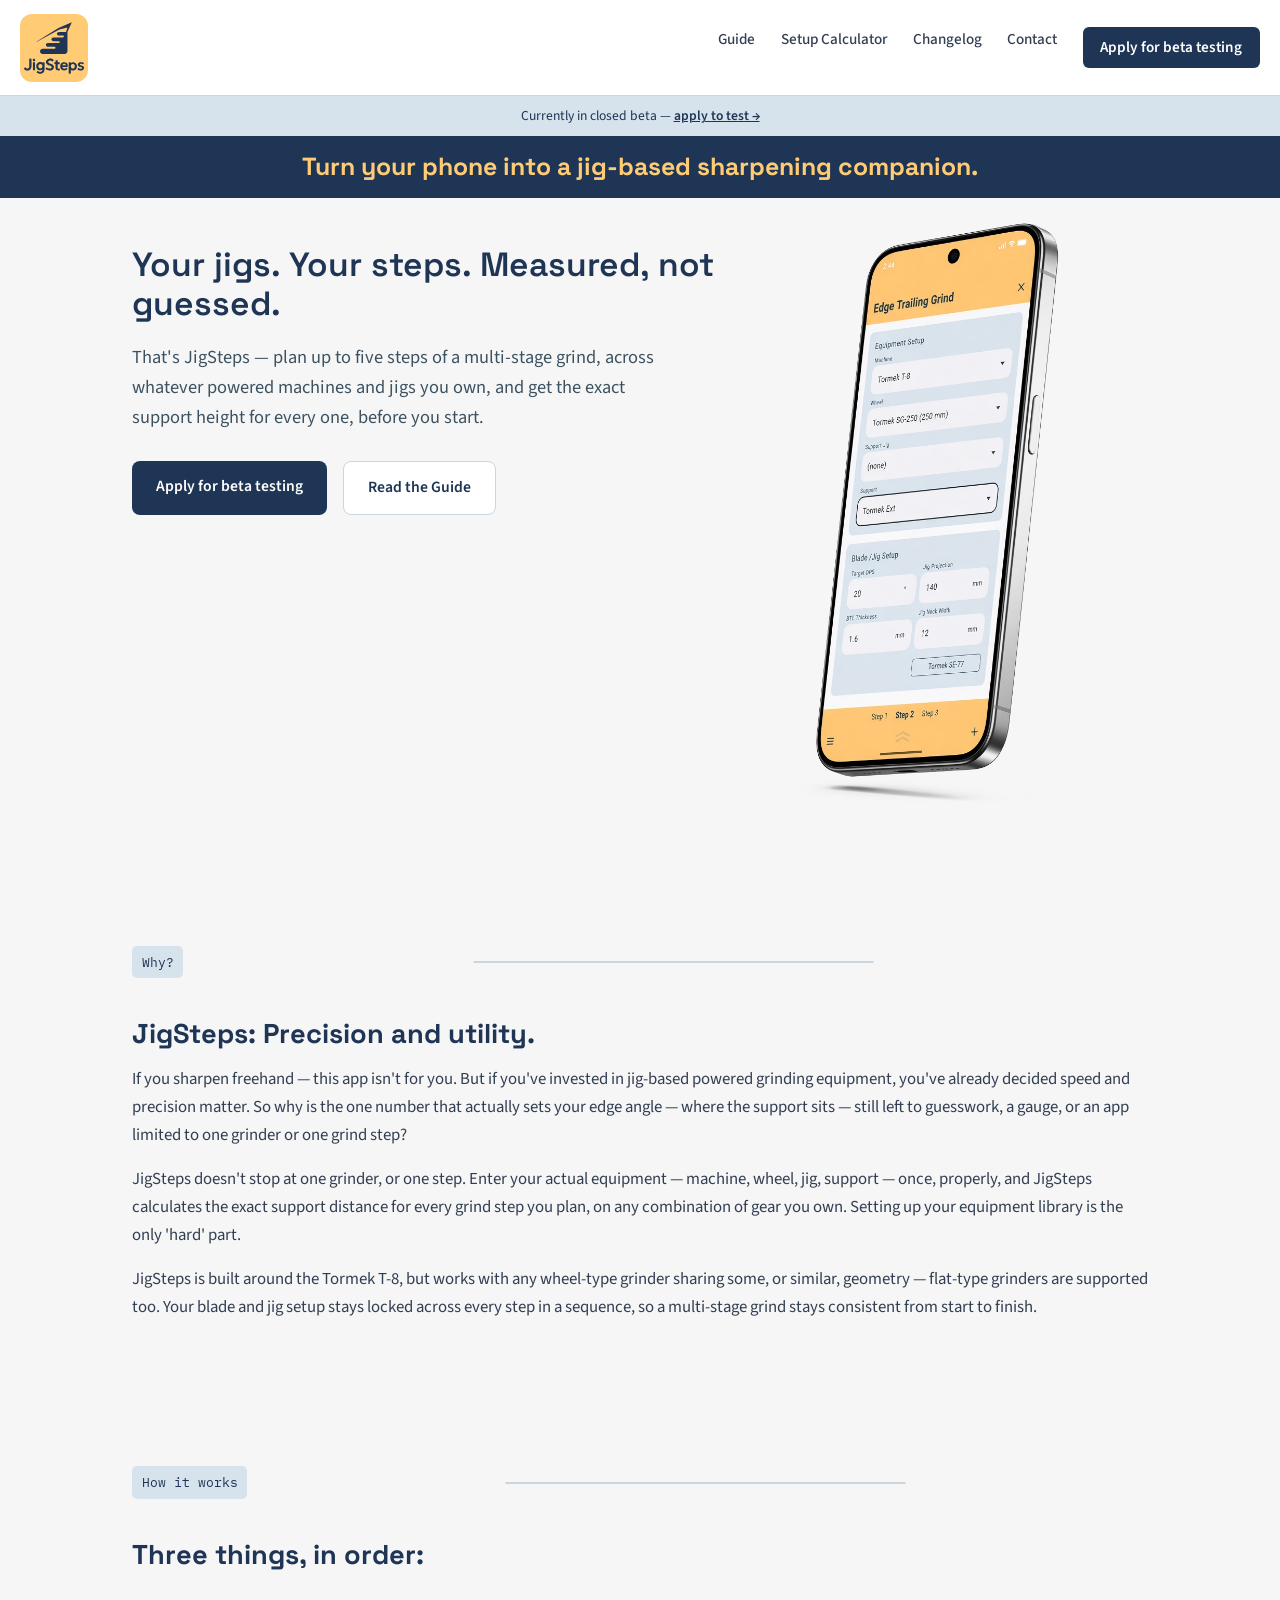
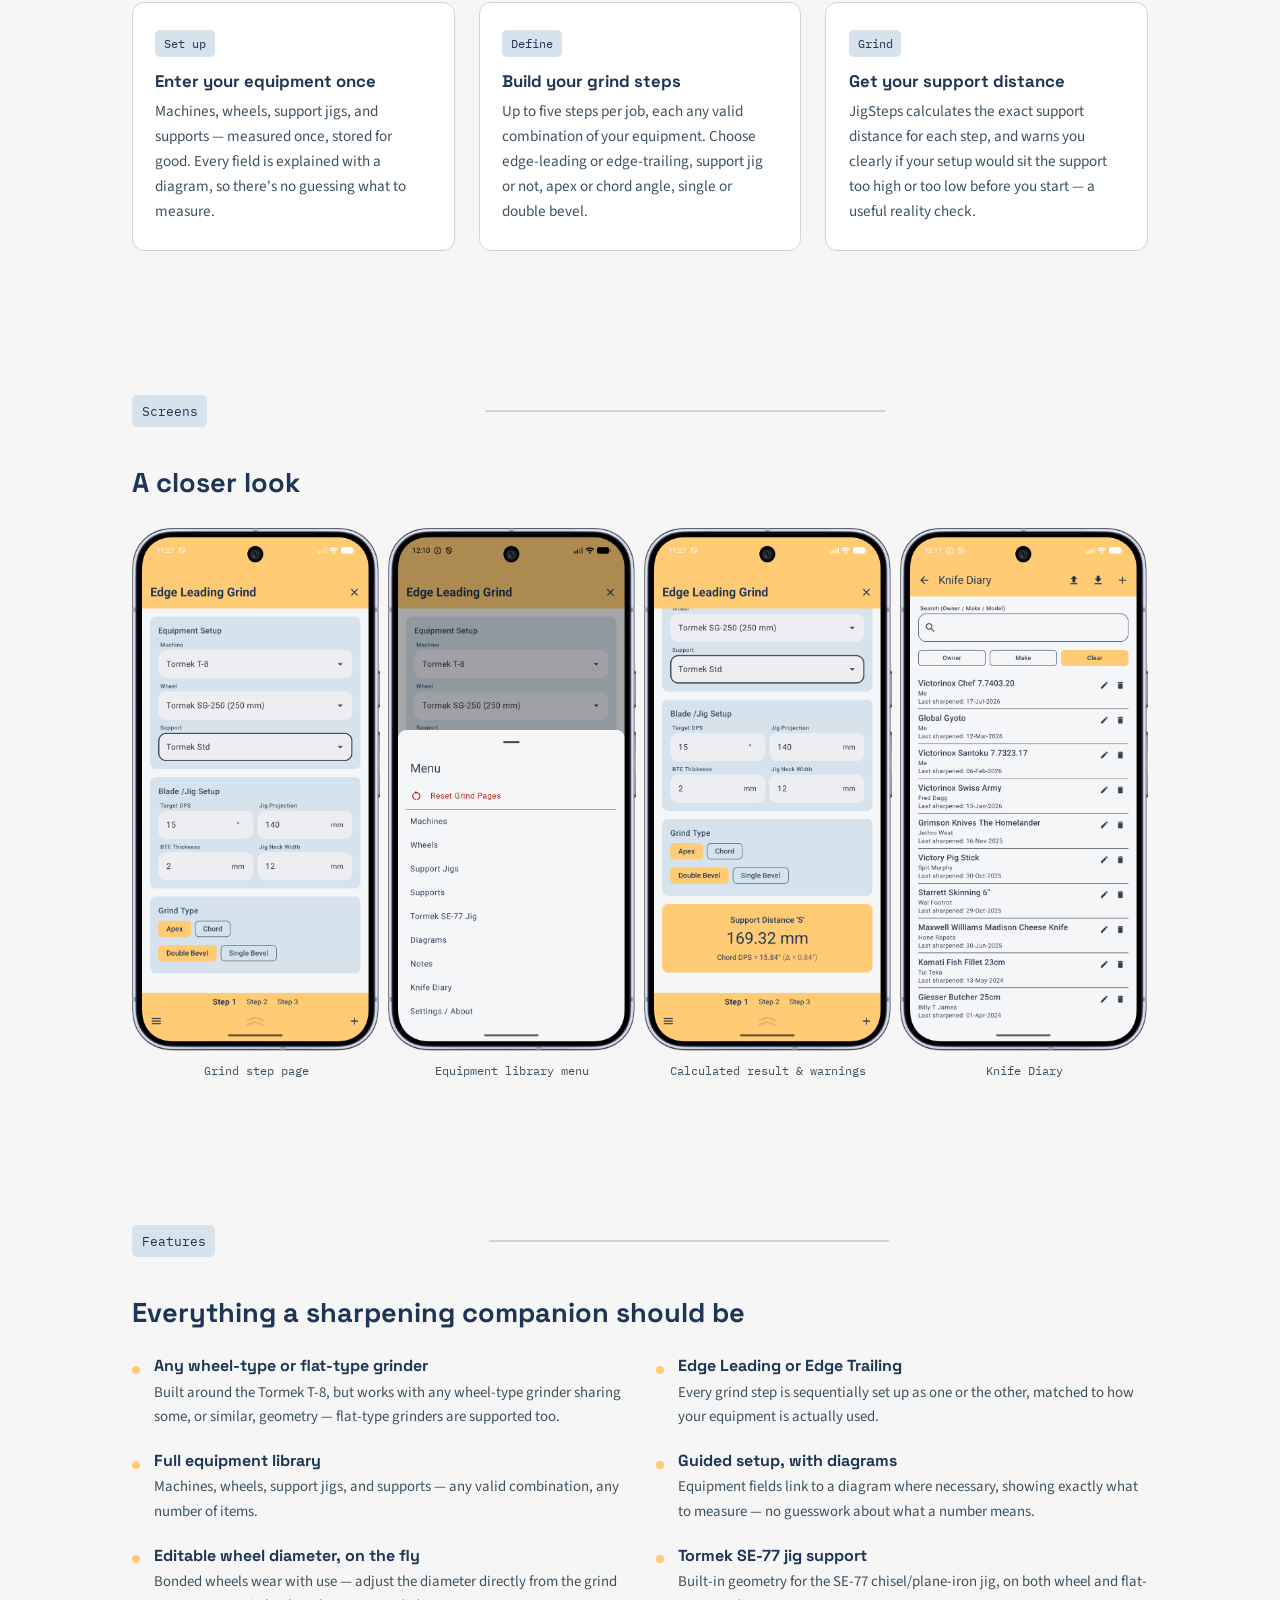
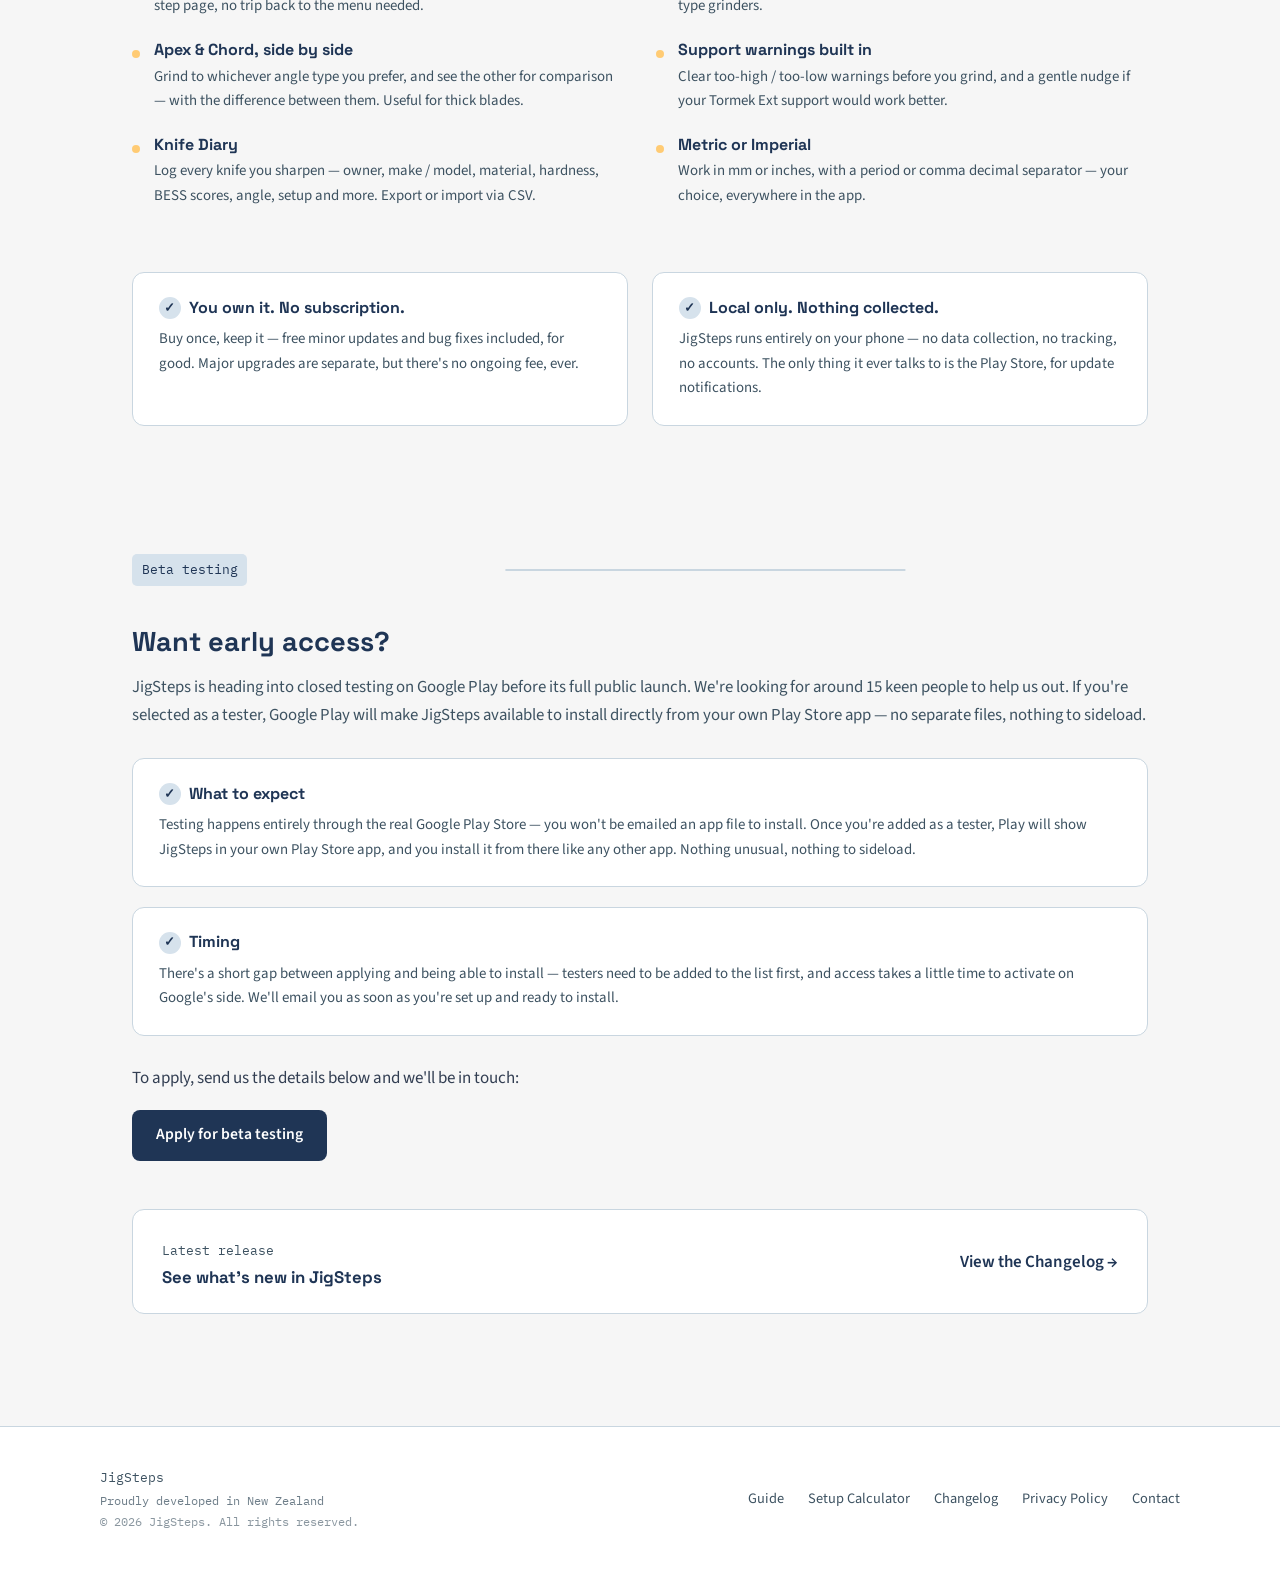
==== index.html @ 7de6809b "Online calculator page added" ====
<!DOCTYPE html>
<html lang="en">
<head>
<meta charset="UTF-8">
<meta name="viewport" content="width=device-width, initial-scale=1.0">
<title>JigSteps — Grinding support distances, sorted once</title>
<meta name="description" content="Calculate exact support distances for jig-based grinding — any wheel-type or flat-type grinder, up to five steps per job.">
<meta property="og:title" content="JigSteps — Grinding support distances, sorted once">
<meta property="og:description" content="Calculate exact support distances for jig-based grinding — any wheel-type or flat-type grinder, up to five steps per job.">
<meta property="og:image" content="https://jigsteps.app/assets/Logo_Final_Full.svg">
<meta property="og:url" content="https://jigsteps.app/index.html">
<meta property="og:type" content="website">
<link rel="preconnect" href="https://fonts.googleapis.com">
<link rel="preconnect" href="https://fonts.gstatic.com" crossorigin>
<link href="https://fonts.googleapis.com/css2?family=Space+Grotesk:wght@500;600;700&family=Source+Sans+3:wght@400;500;600&family=IBM+Plex+Mono:wght@500;600&display=swap" rel="stylesheet">
<style>

  /* ============ TOKENS (matches Guide page — locked) ============ */
  :root{
    --amber: #FFCB74;
    --navy: #1F3555;
    --paleblue: #D6E2EC;
    --bg: #F6F6F6;
    --ink: #323E52;
    --muted: #3D5261;
    --white: #FFFFFF;
    --line: #C9D6E0;

    --font-display: 'Space Grotesk', sans-serif;
    --font-body: 'Source Sans 3', sans-serif;
    --font-mono: 'IBM Plex Mono', monospace;

    --measure: 42rem;
    --topbar-h: 96px;
  }

  *{ box-sizing: border-box; }
  html{ scroll-behavior: smooth; }
  body{
    margin:0;
    background: var(--bg);
    color: var(--ink);
    font-family: var(--font-body);
    font-size: 17px;
    line-height: 1.65;
    min-height: 100vh;
    display: flex;
    flex-direction: column;
  }

  h1,h2,h3{ font-family: var(--font-display); color: var(--navy); line-height: 1.15; margin: 0; }
  a{ color: var(--navy); }
  img{ max-width:100%; display:block; }

  /* ============ TOP BAR — same shell as the Guide ============ */
  .topbar{
    position: sticky; top:0; z-index: 20;
    display:flex; align-items:center; gap:.75rem;
    background: var(--white);
    border-bottom: 1px solid var(--line);
    padding: .85rem 1.25rem;
  }
  .logo-mark{ width:68px; height:68px; border-radius:12px; flex: none; display:block; }
  .topbar nav{ margin-left:auto; display:flex; gap:1.6rem; }
  .topbar nav a{ text-decoration:none; color: var(--ink); font-size:.95rem; font-weight:500; }
  .topbar nav a:hover{ color: var(--navy); }
  .topbar nav a.cta{
    background: var(--navy); color: var(--white); padding:.5rem 1.1rem;
    border-radius: 6px; font-weight:600;
  }
  @media (max-width:700px){ .topbar nav a:not(.cta){ display:none; } }

  /* ============ BETA STRIP — present site-wide during closed testing ============ */
  .beta-strip{ background: var(--paleblue); color: var(--navy); text-align:center; font-size:.85rem; padding:.55rem 1rem; }
  .beta-strip a{ color: var(--navy); font-weight:600; }

  main{ max-width: 1080px; margin: 0 auto; padding: 0 2rem; flex: 1 0 auto; width: 100%; }

  /* ============ SIGNATURE DIVIDER — same arrow language as the Guide ============ */
  .part-break{ display:flex; align-items:center; gap:1rem; margin: 5rem 0 2.5rem; }
  .part-break .tag{
    font-family: var(--font-mono); font-size:.8rem; color: var(--navy);
    background: var(--paleblue); padding:.35rem .6rem; border-radius:5px;
    white-space:nowrap;
  }
  .part-break svg{ flex:1; height:14px; overflow:visible; }
  .part-break path{ stroke: var(--line); stroke-width:2; fill:none; }

  /* ============ HERO ============ */
  /* ============ TOP BANNER — full-bleed strip, two swappable variants ============ */
  /* Toggle by changing the <body> class between "banner-yellow" and "banner-navy" — that's the only edit needed to switch. */
  .top-banner{
    width: 100vw; position: relative; left: 50%; right: 50%;
    margin-left: -50vw; margin-right: -50vw;
    padding: 1rem 1rem;
    text-align: center;
  }
  .top-banner p{
    font-family: var(--font-display); font-weight: 700;
    font-size: clamp(1.05rem, 2.1vw, 1.55rem);
    line-height: 1.2; margin: 0 auto; max-width: 62rem;
    white-space: nowrap;
  }
  @media (max-width: 640px){
    .top-banner p{ white-space: normal; font-size: 1.05rem; }
  }
  body.banner-yellow .top-banner{ background: var(--amber); }
  body.banner-yellow .top-banner p{ color: var(--navy); }
  body.banner-navy .top-banner{ background: var(--navy); }
  body.banner-navy .top-banner p{ color: var(--amber); }

  .hero{
    display:grid; grid-template-columns: 1.3fr .7fr; gap: 3rem;
    align-items:start; padding: 3rem 0 3rem;
  }
  .hero h1{ font-size: 2.1rem; font-weight:600; color: var(--navy); margin-bottom: .8rem; }
  .hero .lede{ font-size:1.15rem; color: var(--muted); margin-bottom: 1.8rem; max-width: 34rem; }
  .hero .ctas{ display:flex; gap: 1rem; flex-wrap:wrap; }
  .btn{
    display:inline-block; font-family: var(--font-body); font-weight:600;
    padding: .8rem 1.5rem; border-radius: 8px; text-decoration:none; font-size:.98rem;
  }
  .btn-primary{ background: var(--navy); color: var(--white); }
  .btn-secondary{ background: var(--white); color: var(--navy); border: 1px solid var(--line); }
  @media (max-width: 800px){ .hero{ grid-template-columns: 1fr; padding-top: 2rem; } }

  /* ============ PLACEHOLDER BLOCKS — real exports drop straight in ============ */
  .placeholder{
    border: 1.5px dashed #B7C3CE;
    background: #ECEFF2;
    border-radius: 10px;
    padding: 2.2rem 1.5rem;
    text-align:center;
    color: var(--muted);
    font-size:.92rem;
  }
  .placeholder .ph-label{
    font-family: var(--font-mono); font-size:.72rem; letter-spacing:.04em;
    text-transform:uppercase; color:#8A97A3; display:block; margin-bottom:.5rem;
  }
  .hero .placeholder{ aspect-ratio: 4/5; display:flex; flex-direction:column; justify-content:center; }
  .hero-shot{
    width:100%; aspect-ratio: 652/1255; object-fit: contain;
    /* Position + trailing-space controls — tune these three, nothing else.
       x: negative = left, positive = right.
       y: negative = up, positive = down.
       bottom-pull: negative reclaims the empty space left behind when y moves the image up
       (transform shifts the image visually but doesn't shrink its reserved layout space —
       bottom-pull compensates by pulling the row's bottom edge up to close that gap).
       Start bottom-pull at roughly the same magnitude as y and adjust from there. */
    --hero-shot-x: -48px;
    --hero-shot-y: -72px;
    --hero-shot-bottom-pull: -96px;
    transform: translate(var(--hero-shot-x), var(--hero-shot-y));
    margin-bottom: var(--hero-shot-bottom-pull);
  }
  .gallery .placeholder{ aspect-ratio: 9/16; display:flex; flex-direction:column; justify-content:center; }
  .gallery-shot{ width:100%; aspect-ratio: 1472/3111; object-fit: contain; border-radius: 10px; background: var(--bg); }

  /* ============ WHY THIS EXISTS ============ */
  .why{ padding: 1rem 0 2rem; }
  .why h2{ font-size:1.7rem; margin-bottom: 1rem; }
  .why p{ color: var(--ink); font-size:1.05rem; }

  /* ============ HOW IT WORKS ============ */
  .how{ padding: 1rem 0 3rem; }
  .how h2{ font-size:1.7rem; margin-bottom: 2rem; }
  .beats{ display:grid; grid-template-columns: repeat(3, 1fr); gap: 1.5rem; }
  .beat{
    background: var(--white); border: 1px solid var(--line); border-radius: 12px;
    padding: 1.6rem 1.4rem;
  }
  .beat .beat-tag{
    font-family: var(--font-mono); font-size:.75rem; color: var(--navy);
    background: var(--paleblue); display:inline-block; padding:.25rem .55rem;
    border-radius: 5px; margin-bottom: .9rem;
  }
  .beat h3{ font-size: 1.05rem; margin-bottom: .5rem; }
  .beat p{ margin:0; color: var(--muted); font-size:.95rem; }
  @media (max-width: 800px){ .beats{ grid-template-columns: 1fr; } }

  /* ============ GALLERY ============ */
  .gallery{ padding: 1rem 0 3rem; }
  .gallery h2{ font-size:1.7rem; margin-bottom: 1.8rem; }
  .gallery-row{
    display:grid; grid-template-columns: repeat(4, 1fr); gap: .5rem;
  }
  .gallery-row figure{ margin: 0; }
  .gallery-row figcaption{
    font-family: var(--font-mono); font-size:.75rem; color: var(--muted);
    margin-top: .6rem; text-align:center;
  }
  @media (max-width: 800px){ .gallery-row{ grid-template-columns: repeat(2, 1fr); gap: .8rem; } }

  /* ============ FEATURE LIST ============ */
  .features{ padding: 1rem 0 3rem; }
  .features h2{ font-size:1.7rem; margin-bottom: 1.8rem; }
  .feature-grid{ display:grid; grid-template-columns: repeat(2, 1fr); gap: 1.4rem 2rem; }
  .feature{ display:flex; gap: .9rem; }
  .feature .dot{
    flex:none; width: 8px; height: 8px; border-radius: 50%;
    background: var(--amber); margin-top: .55rem;
  }
  .feature h3{ font-size: 1rem; margin-bottom: .3rem; }
  .feature p{ margin:0; color: var(--muted); font-size: .93rem; }
  @media (max-width: 700px){ .feature-grid{ grid-template-columns: 1fr; } }

  /* ============ BETA APPLICATION ============ */
  .beta-apply{ padding: 1rem 0 2rem; }
  .beta-apply h2{ font-size:1.7rem; margin-bottom: 1rem; }
  .beta-apply .lede{ font-size:1.05rem; color: var(--muted); margin-bottom: 1.8rem; }

  /* ============ OWNERSHIP & PRIVACY STRIP ============ */
  .assurance{ padding: 1rem 0 2rem; }
  .assurance-grid{
    display:grid; grid-template-columns: 1fr 1fr; gap: 1.5rem;
  }
  .assurance-item{
    background: var(--white); border: 1px solid var(--line); border-radius: 12px;
    padding: 1.5rem 1.6rem;
  }
  .assurance-item h3{
    font-size: 1rem; margin-bottom: .5rem;
    display:flex; align-items:center; gap: .55rem;
  }
  .assurance-item .icon{
    flex:none; width: 22px; height: 22px; border-radius: 50%;
    background: var(--paleblue); display:flex; align-items:center; justify-content:center;
    font-size: .8rem; color: var(--navy);
  }
  .assurance-item p{ margin:0; color: var(--muted); font-size: .93rem; }
  @media (max-width: 700px){ .assurance-grid{ grid-template-columns: 1fr; } }

  /* ============ CHANGELOG TEASER ============ */
  .changelog-teaser{
    background: var(--white); border: 1px solid var(--line); border-radius: 12px;
    padding: 1.6rem 1.8rem; margin: 1rem 0 5rem;
    display:flex; align-items:center; justify-content:space-between; gap: 1.5rem; flex-wrap:wrap;
  }
  .changelog-teaser .version{ font-family: var(--font-mono); font-size:.8rem; color: var(--muted); }
  .changelog-teaser h3{ font-size: 1.05rem; margin: .3rem 0 0; }
  .changelog-teaser a{ font-weight:600; text-decoration:none; white-space:nowrap; }

  /* ============ FOOTER ============ */
  footer{
    border-top: 1px solid var(--line); background: var(--white);
    padding: 2.5rem 2rem; margin-top: 2rem;
  }
  .footer-inner{
    max-width: 1080px; margin: 0 auto; display:flex; justify-content:space-between;
    align-items:center; flex-wrap:wrap; gap: 1rem;
  }
  .footer-links{ display:flex; gap: 1.5rem; }
  .footer-links a{ text-decoration:none; color: var(--muted); font-size:.9rem; }
  .footer-links a:hover{ color: var(--navy); }
  .footer-brand{ font-family: var(--font-mono); font-size:.8rem; color: var(--muted); }
  .footer-tagline{ font-family: var(--font-mono); font-size:.72rem; color: var(--muted); opacity:.75; margin-top:.15rem; }
  .footer-copyright{ font-family: var(--font-mono); font-size:.72rem; color: var(--muted); opacity:.6; margin-top:.15rem; }

  /* ============ DEV NOTE — visible prompt for you, delete before ship ============ */
  .devnote{
    border-left: 3px solid var(--amber);
    background: #FFF8EC;
    padding: .9rem 1.1rem;
    border-radius: 0 8px 0;
    font-size: .88rem;
    margin: 1.2rem 0;
  }
  .devnote .fix{ font-family: var(--font-mono); font-size:.75rem; color:#8A6B1F; text-transform:uppercase; letter-spacing:.04em; display:block; margin-bottom:.35rem; }

</style>
</head>
<body class="banner-navy">
<!-- Change "banner-yellow" to "banner-navy" above to flip the top banner's colors -->

<div class="topbar">
  <a href="index.html" style="display:flex; align-items:center; text-decoration:none;">
    <img class="logo-mark" src="assets/Logo_Final_Full.svg" alt="JigSteps logo">
  </a>
  <nav>
    <a href="guide.html">Guide</a>
    <a href="calculator_T8_setup.html">Setup Calculator</a>
    <a href="changelog.html">Changelog</a>
    <a href="contact.html">Contact</a>
    <a href="index.html#beta-apply" class="cta">Apply for beta testing</a>
  </nav>
</div>
<div class="beta-strip">Currently in closed beta — <a href="index.html#beta-apply">apply to test →</a></div>

<main>

  <!-- ============ TOP BANNER ============ -->
  <div class="top-banner"><p>Turn your phone into a jig-based sharpening companion.</p></div>

  <!-- ============ HERO ============ -->
  <section class="hero">
    <div>
      <h1>Your jigs. Your steps. Measured, not guessed.</h1>
      <p class="lede">That's JigSteps — plan up to five steps of a multi-stage grind, across whatever powered machines and jigs you own, and get the exact support height for every one, before you start.</p>
      <div class="ctas">
        <a href="#beta-apply" class="btn btn-primary">Apply for beta testing</a>
        <a href="guide.html" class="btn btn-secondary">Read the Guide</a>
      </div>
    </div>
    <img class="hero-shot" src="assets/Home_Hero.png" alt="JigSteps main grind step page, shown on a phone">
  </section>

  <!-- ============ WHY THIS EXISTS ============ -->
  <section class="why">
    <div class="part-break"><span class="tag">Why?</span><svg viewBox="0 0 400 14"><path d="M0,7 H400"/></svg></div>
    <h2>JigSteps: Precision and utility.</h2>
    <p>If you sharpen freehand — this app isn't for you. But if you've invested in jig-based powered grinding equipment, you've already decided speed and precision matter. So why is the one number that actually sets your edge angle — where the support sits — still left to guesswork, a gauge, or an app limited to one grinder or one grind step?</p>
    <p>JigSteps doesn't stop at one grinder, or one step. Enter your actual equipment — machine, wheel, jig, support — once, properly, and JigSteps calculates the exact support distance for every grind step you plan, on any combination of gear you own. Setting up your equipment library is the only 'hard' part.</p>
    <p>JigSteps is built around the Tormek T-8, but works with any wheel-type grinder sharing some, or similar, geometry — flat-type grinders are supported too. Your blade and jig setup stays locked across every step in a sequence, so a multi-stage grind stays consistent from start to finish.</p>
  </section>

  <!-- ============ HOW IT WORKS ============ -->
  <section class="how">
    <div class="part-break"><span class="tag">How it works</span><svg viewBox="0 0 400 14"><path d="M0,7 H400"/></svg></div>
    <h2>Three things, in order:</h2>
    <div class="beats">
      <div class="beat">
        <span class="beat-tag">Set up</span>
        <h3>Enter your equipment once</h3>
        <p>Machines, wheels, support jigs, and supports — measured once, stored for good. Every field is explained with a diagram, so there's no guessing what to measure.</p>
      </div>
      <div class="beat">
        <span class="beat-tag">Define</span>
        <h3>Build your grind steps</h3>
        <p>Up to five steps per job, each any valid combination of your equipment. Choose edge-leading or edge-trailing, support jig or not, apex or chord angle, single or double bevel.</p>
      </div>
      <div class="beat">
        <span class="beat-tag">Grind</span>
        <h3>Get your support distance</h3>
        <p>JigSteps calculates the exact support distance for each step, and warns you clearly if your setup would sit the support too high or too low before you start — a useful reality check.</p>
      </div>
    </div>
  </section>

  <!-- ============ GALLERY ============ -->
  <section class="gallery">
    <div class="part-break"><span class="tag">Screens</span><svg viewBox="0 0 400 14"><path d="M0,7 H400"/></svg></div>
    <h2>A closer look</h2>
    <div class="gallery-row">
      <figure>
        <img class="gallery-shot" src="assets/Home_Screen_GrindStep.svg" alt="Grind step page">
        <figcaption>Grind step page</figcaption>
      </figure>
      <figure>
        <img class="gallery-shot" src="assets/Home_Screen_Menu.svg" alt="Equipment library menu">
        <figcaption>Equipment library menu</figcaption>
      </figure>
      <figure>
        <img class="gallery-shot" src="assets/Home_Screen_Result.svg" alt="Calculated result and warnings">
        <figcaption>Calculated result &amp; warnings</figcaption>
      </figure>
      <figure>
        <img class="gallery-shot" src="assets/Home_Screen_KnifeDiary.svg" alt="Knife Diary">
        <figcaption>Knife Diary</figcaption>
      </figure>
    </div>
  </section>

  <!-- ============ FEATURE LIST ============ -->
  <section class="features">
    <div class="part-break"><span class="tag">Features</span><svg viewBox="0 0 400 14"><path d="M0,7 H400"/></svg></div>
    <h2>Everything a sharpening companion should be</h2>
    <div class="feature-grid">
      <div class="feature">
        <div class="dot"></div>
        <div>
          <h3>Any wheel-type or flat-type grinder</h3>
          <p>Built around the Tormek T-8, but works with any wheel-type grinder sharing some, or similar, geometry — flat-type grinders are supported too.</p>
        </div>
      </div>
      <div class="feature">
        <div class="dot"></div>
        <div>
          <h3>Edge Leading or Edge Trailing</h3>
          <p>Every grind step is sequentially set up as one or the other, matched to how your equipment is actually used.</p>
        </div>
      </div>
      <div class="feature">
        <div class="dot"></div>
        <div>
          <h3>Full equipment library</h3>
          <p>Machines, wheels, support jigs, and supports — any valid combination, any number of items.</p>
        </div>
      </div>
      <div class="feature">
        <div class="dot"></div>
        <div>
          <h3>Guided setup, with diagrams</h3>
          <p>Equipment fields link to a diagram where necessary, showing exactly what to measure — no guesswork about what a number means.</p>
        </div>
      </div>
      <div class="feature">
        <div class="dot"></div>
        <div>
          <h3>Editable wheel diameter, on the fly</h3>
          <p>Bonded wheels wear with use — adjust the diameter directly from the grind step page, no trip back to the menu needed.</p>
        </div>
      </div>
      <div class="feature">
        <div class="dot"></div>
        <div>
          <h3>Tormek SE-77 jig support</h3>
          <p>Built-in geometry for the SE-77 chisel/plane-iron jig, on both wheel and flat-type grinders.</p>
        </div>
      </div>
      <div class="feature">
        <div class="dot"></div>
        <div>
          <h3>Apex &amp; Chord, side by side</h3>
          <p>Grind to whichever angle type you prefer, and see the other for comparison — with the difference between them. Useful for thick blades.</p>
        </div>
      </div>
      <div class="feature">
        <div class="dot"></div>
        <div>
          <h3>Support warnings built in</h3>
          <p>Clear too-high / too-low warnings before you grind, and a gentle nudge if your Tormek Ext support would work better.</p>
        </div>
      </div>
      <div class="feature">
        <div class="dot"></div>
        <div>
          <h3>Knife Diary</h3>
          <p>Log every knife you sharpen — owner, make / model, material, hardness, BESS scores, angle, setup and more. Export or import via CSV.</p>
        </div>
      </div>
      <div class="feature">
        <div class="dot"></div>
        <div>
          <h3>Metric or Imperial</h3>
          <p>Work in mm or inches, with a period or comma decimal separator — your choice, everywhere in the app.</p>
        </div>
      </div>
    </div>
  </section>

  <!-- ============ OWNERSHIP & PRIVACY ============ -->
  <section class="assurance">
    <div class="assurance-grid">
      <div class="assurance-item">
        <h3><span class="icon">✓</span>You own it. No subscription.</h3>
        <p>Buy once, keep it — free minor updates and bug fixes included, for good. Major upgrades are separate, but there's no ongoing fee, ever.</p>
      </div>
      <div class="assurance-item">
        <h3><span class="icon">✓</span>Local only. Nothing collected.</h3>
        <p>JigSteps runs entirely on your phone — no data collection, no tracking, no accounts. The only thing it ever talks to is the Play Store, for update notifications.</p>
      </div>
    </div>
  </section>

  <!-- ============ BETA APPLICATION ============ -->
  <section class="beta-apply" id="beta-apply">
    <div class="part-break"><span class="tag">Beta testing</span><svg viewBox="0 0 400 14"><path d="M0,7 H400"/></svg></div>
    <h2>Want early access?</h2>
    <p class="lede">JigSteps is heading into closed testing on Google Play before its full public launch. We're looking for around 15 keen people to help us out. If you're selected as a tester, Google Play will make JigSteps available to install directly from your own Play Store app — no separate files, nothing to sideload.</p>

    <div class="assurance-item" style="margin-bottom: 1.2rem;">
      <h3><span class="icon">✓</span>What to expect</h3>
      <p>Testing happens entirely through the real Google Play Store — you won't be emailed an app file to install. Once you're added as a tester, Play will show JigSteps in your own Play Store app, and you install it from there like any other app. Nothing unusual, nothing to sideload.</p>
    </div>

    <div class="assurance-item" style="margin-bottom: 1.8rem;">
      <h3><span class="icon">✓</span>Timing</h3>
      <p>There's a short gap between applying and being able to install — testers need to be added to the list first, and access takes a little time to activate on Google's side. We'll email you as soon as you're set up and ready to install.</p>
    </div>

    <p>To apply, send us the details below and we'll be in touch:</p>

    <a href="mailto:support@jigsteps.app?subject=JigSteps%20beta%20testing%20application&body=Name%3A%0A%0AGoogle%20account%20email%20(the%20one%20linked%20to%20your%20Play%20Store)%3A%0A%0AGrinder(s)%20you%20own%3A%0A%0ACan%20you%20commit%20to%20testing%20this%20app%20for%2014%20days%3F%0A" class="btn btn-primary">Apply for beta testing</a>
  </section>

  <!-- ============ CHANGELOG TEASER ============ -->
  <section>
    <div class="changelog-teaser">
      <div>
        <span class="version">Latest release</span>
        <h3>See what's new in JigSteps</h3>
      </div>
      <a href="changelog.html">View the Changelog →</a>
    </div>
  </section>

</main>

<footer>
  <div class="footer-inner">
    <div>
      <div class="footer-brand">JigSteps</div>
      <div class="footer-tagline">Proudly developed in New Zealand</div>
      <div class="footer-copyright">© 2026 JigSteps. All rights reserved.</div>
    </div>
    <div class="footer-links">
      <a href="guide.html">Guide</a>
      <a href="calculator_T8_setup.html">Setup Calculator</a>
      <a href="changelog.html">Changelog</a>
      <a href="privacy.html">Privacy Policy</a>
      <a href="contact.html">Contact</a>
    </div>
  </div>
</footer>

</body>
</html>
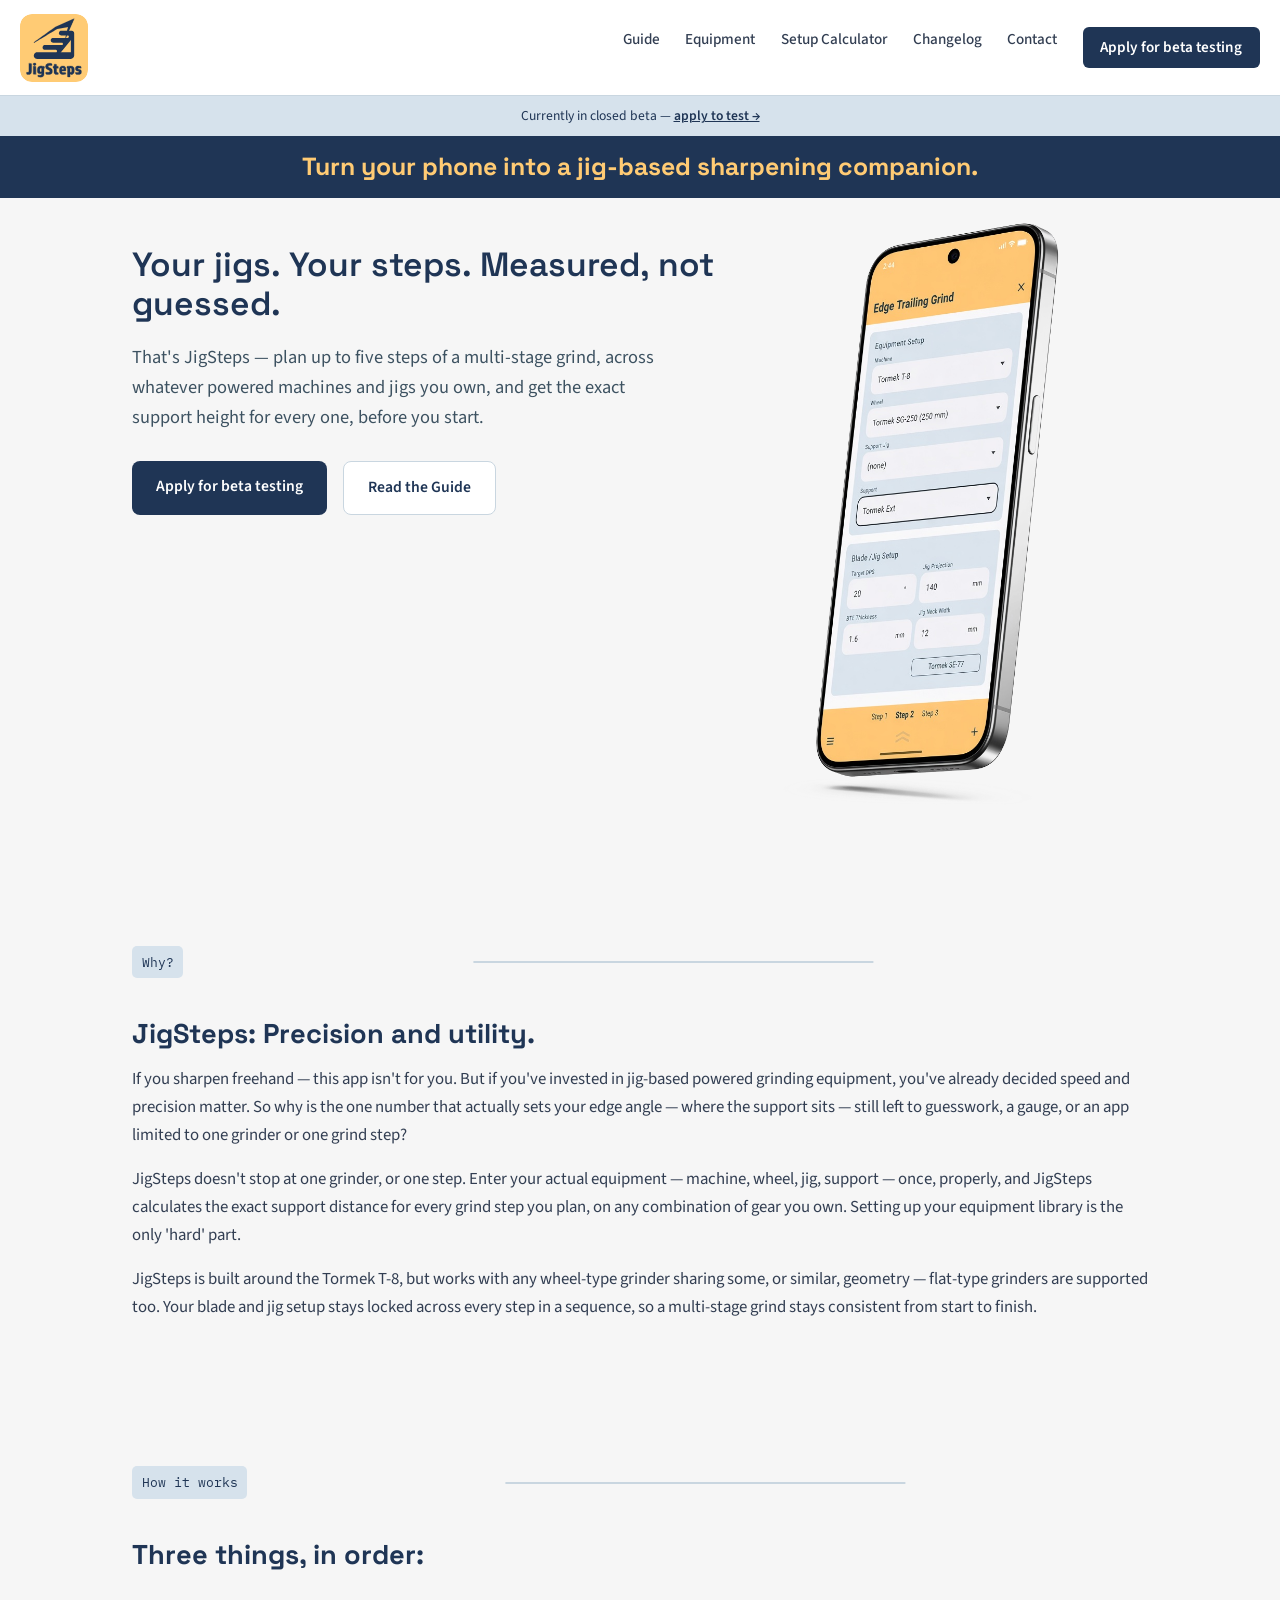
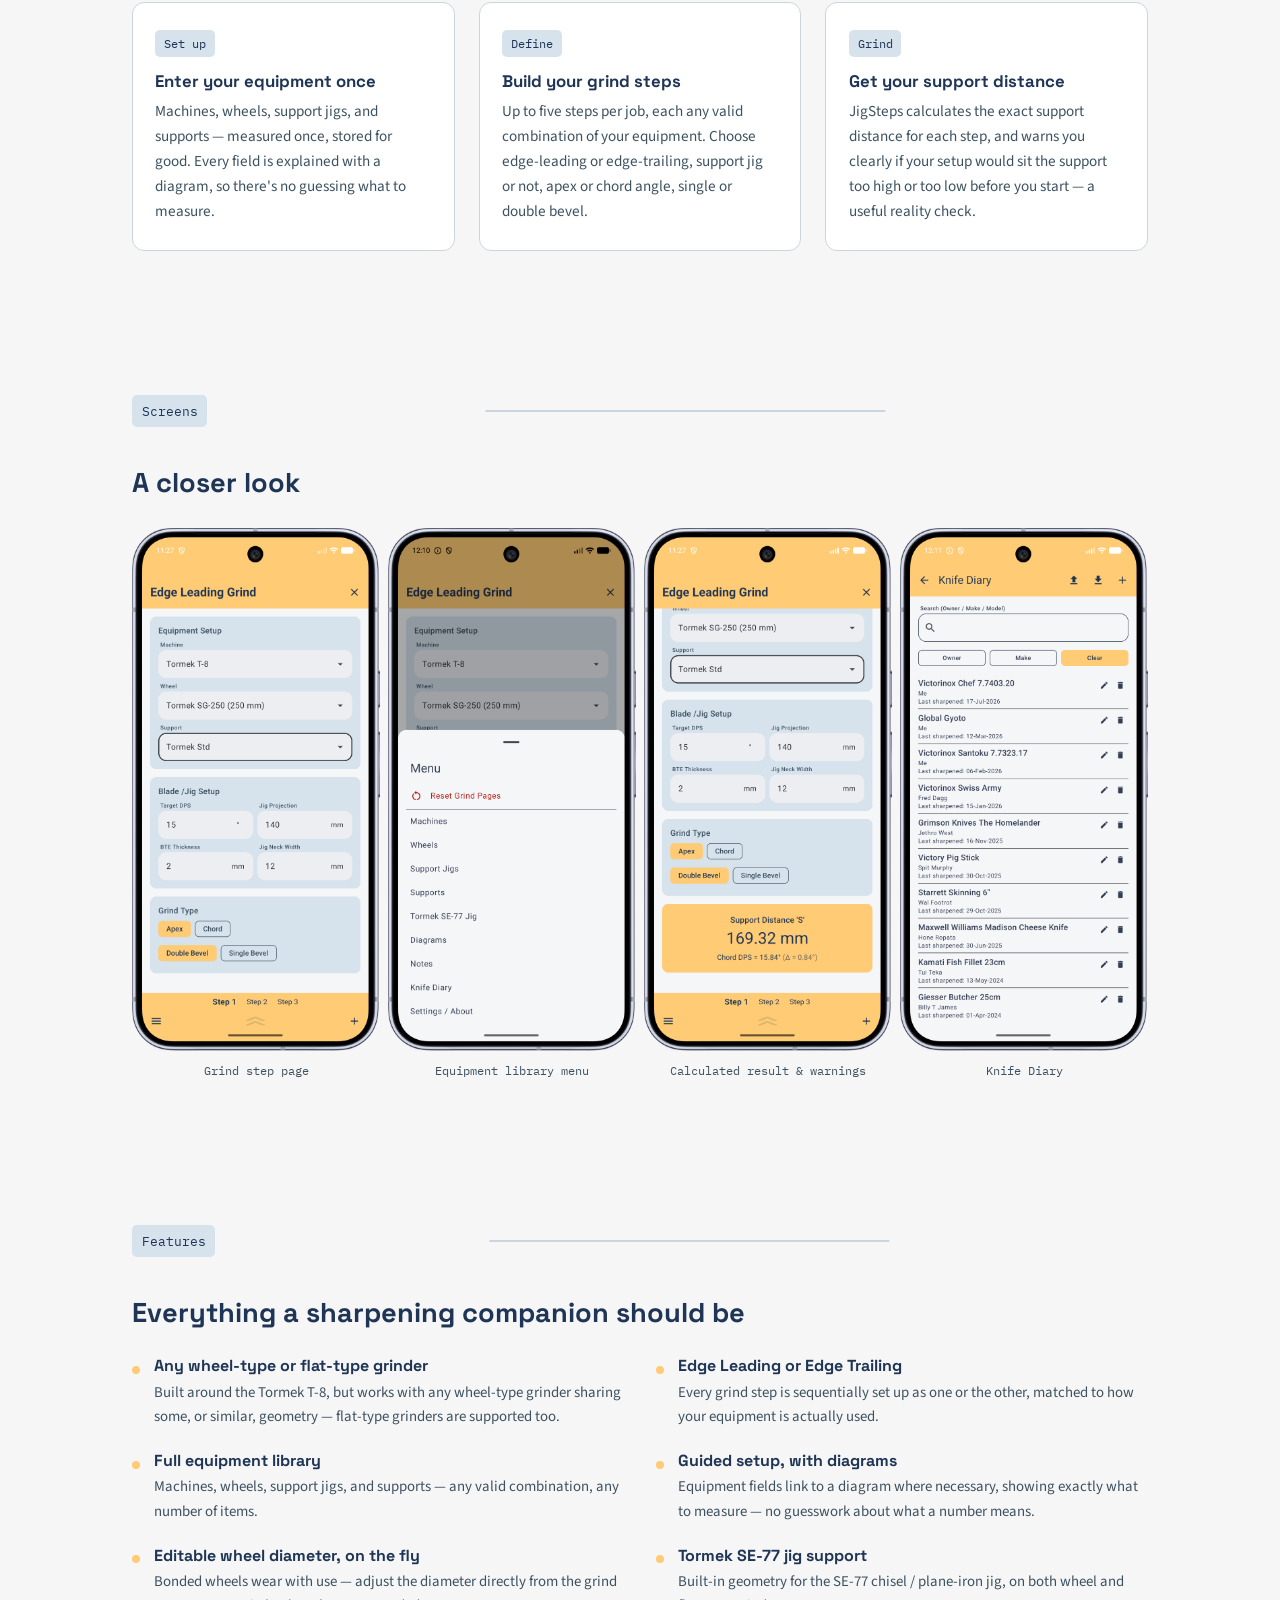
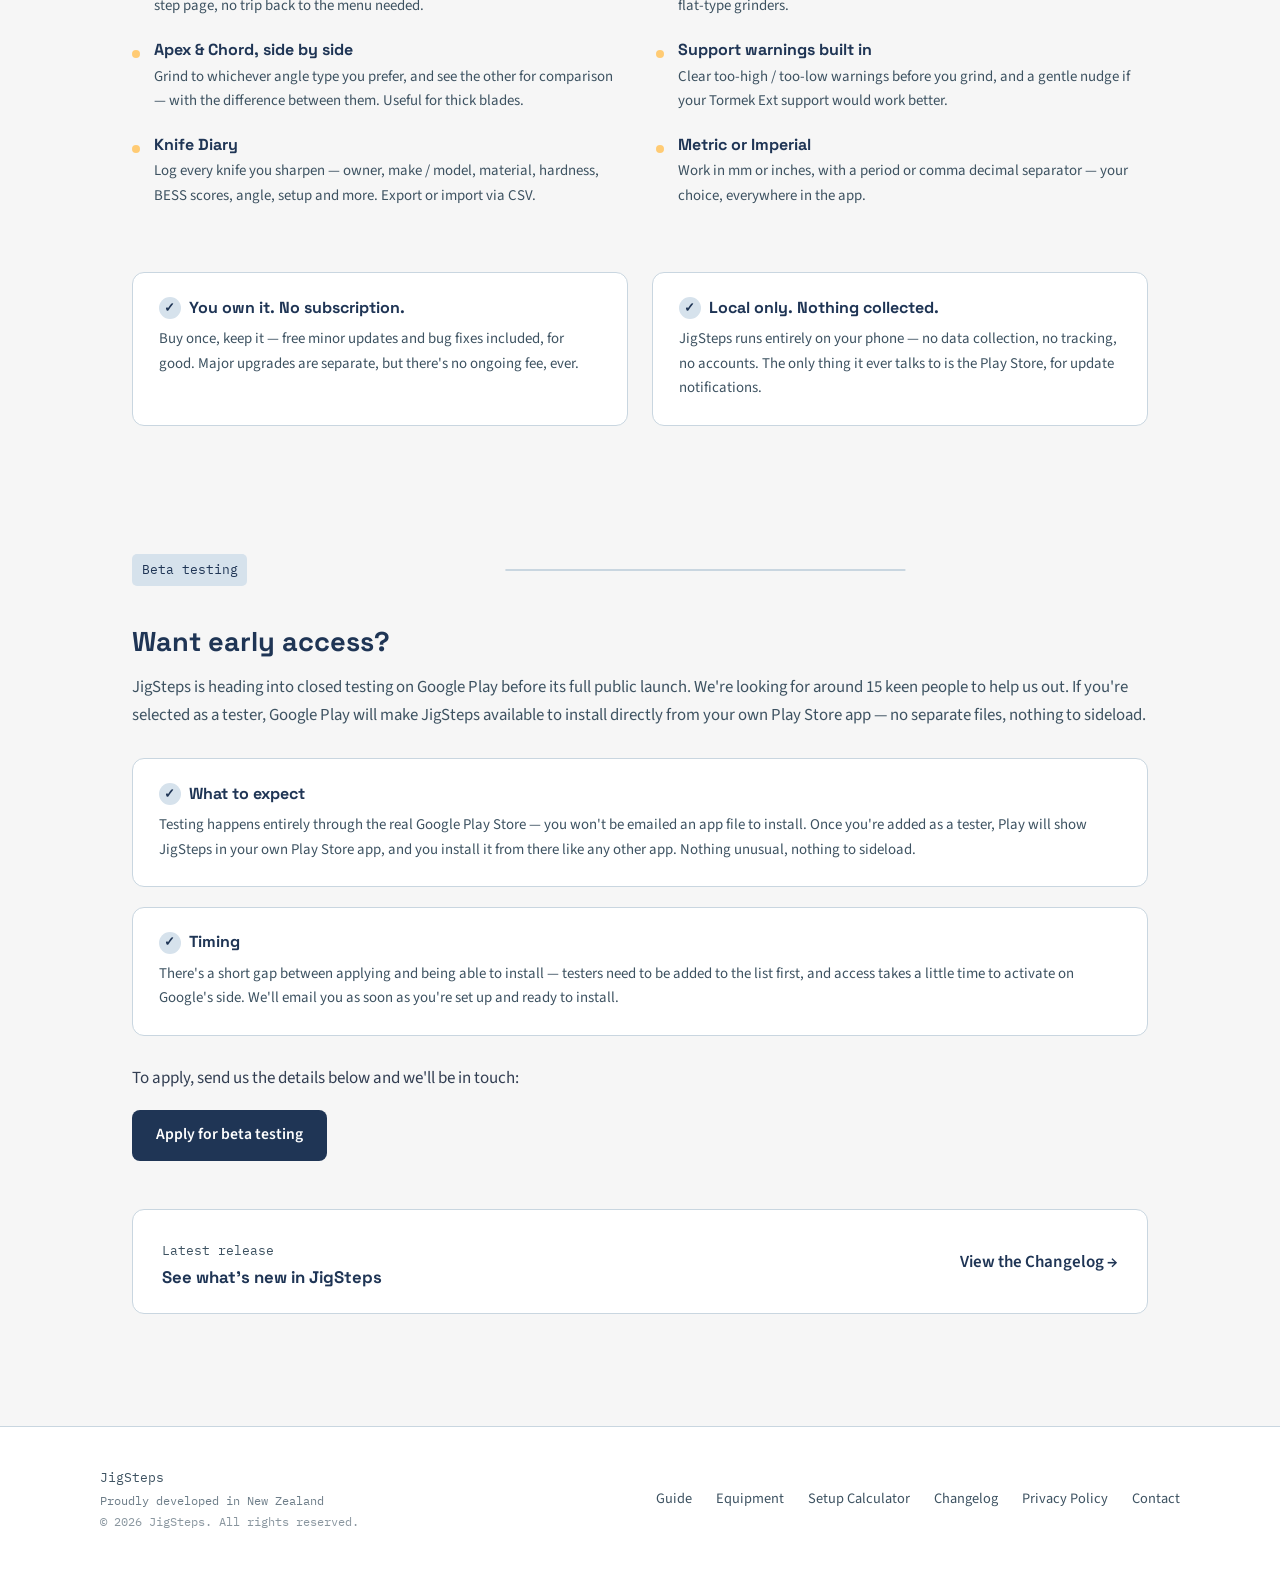
==== commit f4c78ab4: "Add files via upload Updated files" ====
--- a/index.html
+++ b/index.html
@@ -279,7 +279,8 @@
   </a>
   <nav>
     <a href="guide.html">Guide</a>
-    <a href="calculator_T8_setup.html">Setup Calculator</a>
+    <a href="equipment.html">Equipment</a>
+    <a href="calculator.html">Setup Calculator</a>
     <a href="changelog.html">Changelog</a>
     <a href="contact.html">Contact</a>
     <a href="index.html#beta-apply" class="cta">Apply for beta testing</a>
@@ -302,7 +303,7 @@
         <a href="guide.html" class="btn btn-secondary">Read the Guide</a>
       </div>
     </div>
-    <img class="hero-shot" src="assets/Home_Hero.png" alt="JigSteps main grind step page, shown on a phone">
+    <img class="hero-shot" src="assets/Index_Hero.png" alt="JigSteps main grind step page, shown on a phone">
   </section>
 
   <!-- ============ WHY THIS EXISTS ============ -->
@@ -343,19 +344,19 @@
     <h2>A closer look</h2>
     <div class="gallery-row">
       <figure>
-        <img class="gallery-shot" src="assets/Home_Screen_GrindStep.svg" alt="Grind step page">
+        <img class="gallery-shot" src="assets/Index_GrindStep.svg" alt="Grind step page">
         <figcaption>Grind step page</figcaption>
       </figure>
       <figure>
-        <img class="gallery-shot" src="assets/Home_Screen_Menu.svg" alt="Equipment library menu">
+        <img class="gallery-shot" src="assets/Index_Menu.svg" alt="Equipment library menu">
         <figcaption>Equipment library menu</figcaption>
       </figure>
       <figure>
-        <img class="gallery-shot" src="assets/Home_Screen_Result.svg" alt="Calculated result and warnings">
+        <img class="gallery-shot" src="assets/Index_Result.svg" alt="Calculated result and warnings">
         <figcaption>Calculated result &amp; warnings</figcaption>
       </figure>
       <figure>
-        <img class="gallery-shot" src="assets/Home_Screen_KnifeDiary.svg" alt="Knife Diary">
+        <img class="gallery-shot" src="assets/Index_KnifeDiary.svg" alt="Knife Diary">
         <figcaption>Knife Diary</figcaption>
       </figure>
     </div>
@@ -405,7 +406,7 @@
         <div class="dot"></div>
         <div>
           <h3>Tormek SE-77 jig support</h3>
-          <p>Built-in geometry for the SE-77 chisel/plane-iron jig, on both wheel and flat-type grinders.</p>
+          <p>Built-in geometry for the SE-77 chisel / plane-iron jig, on both wheel and flat-type grinders.</p>
         </div>
       </div>
       <div class="feature">
@@ -496,7 +497,8 @@
     </div>
     <div class="footer-links">
       <a href="guide.html">Guide</a>
-      <a href="calculator_T8_setup.html">Setup Calculator</a>
+      <a href="equipment.html">Equipment</a>
+      <a href="calculator.html">Setup Calculator</a>
       <a href="changelog.html">Changelog</a>
       <a href="privacy.html">Privacy Policy</a>
       <a href="contact.html">Contact</a>
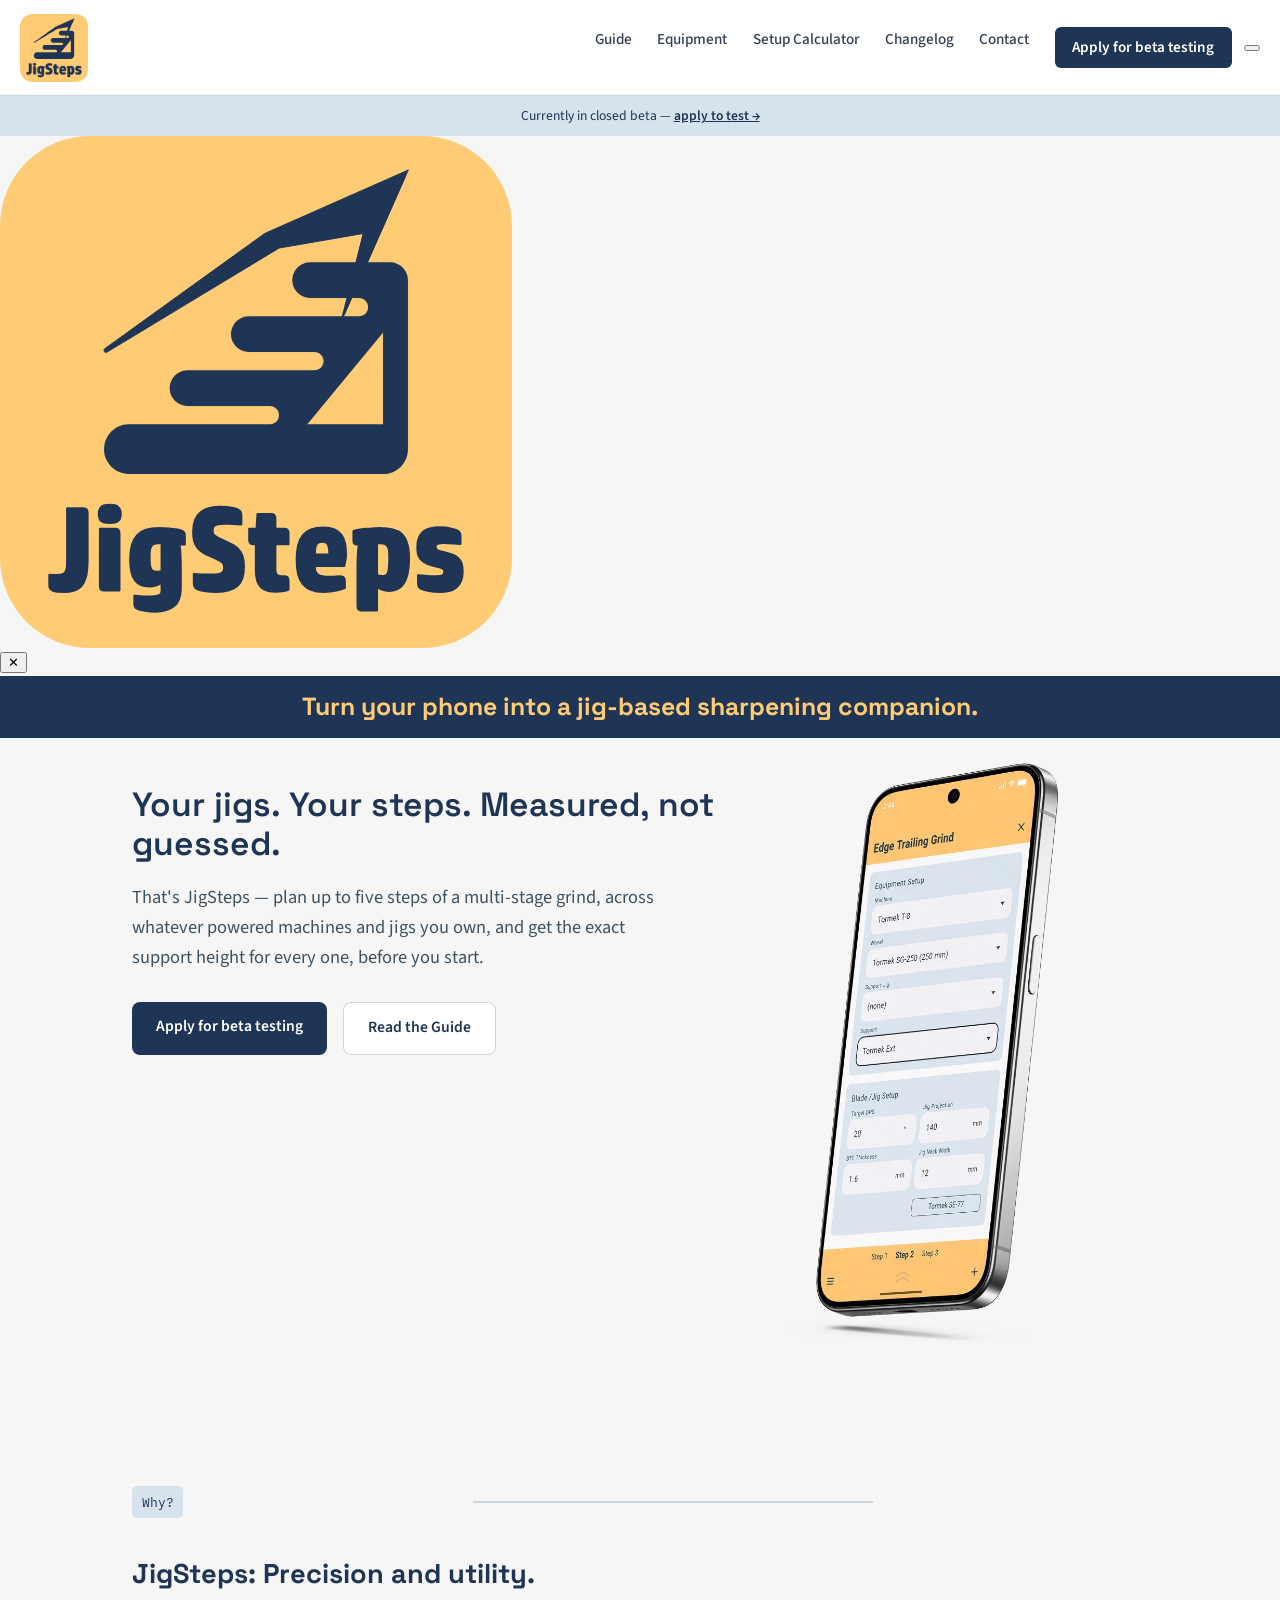
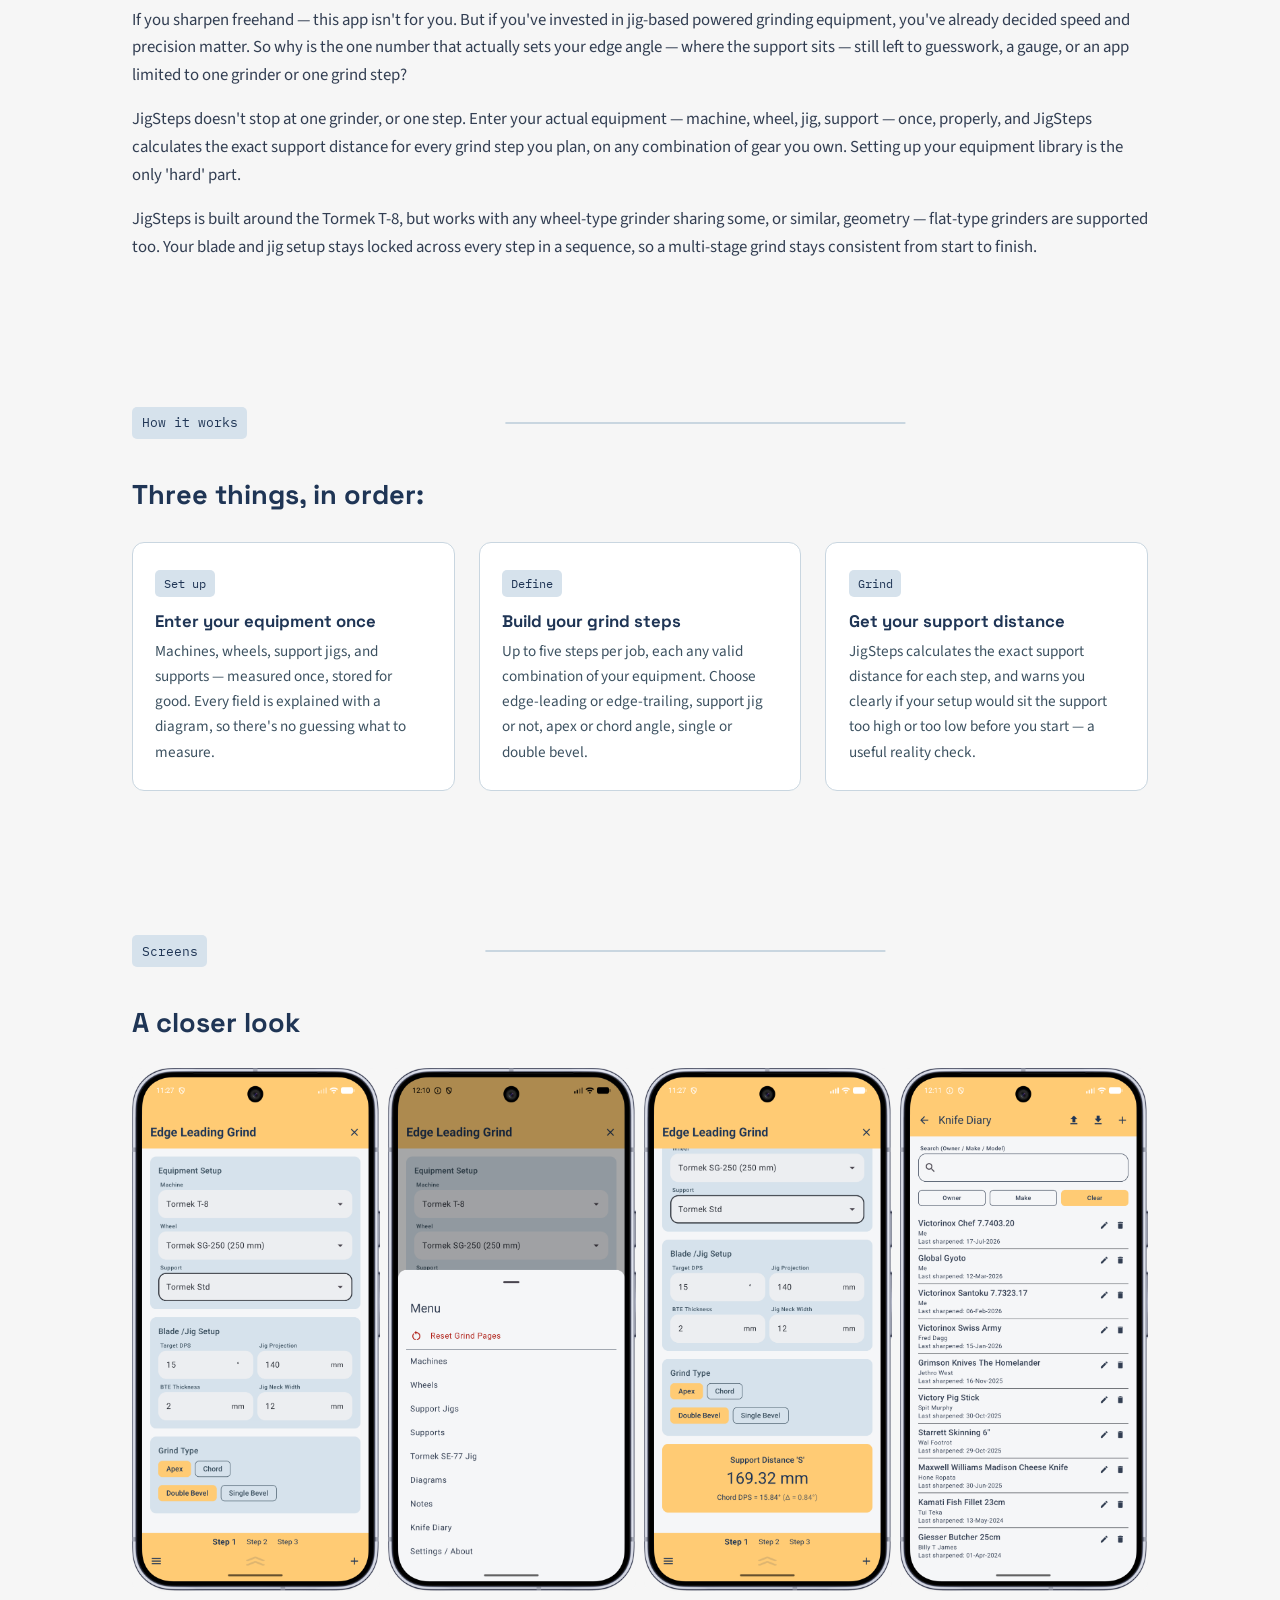
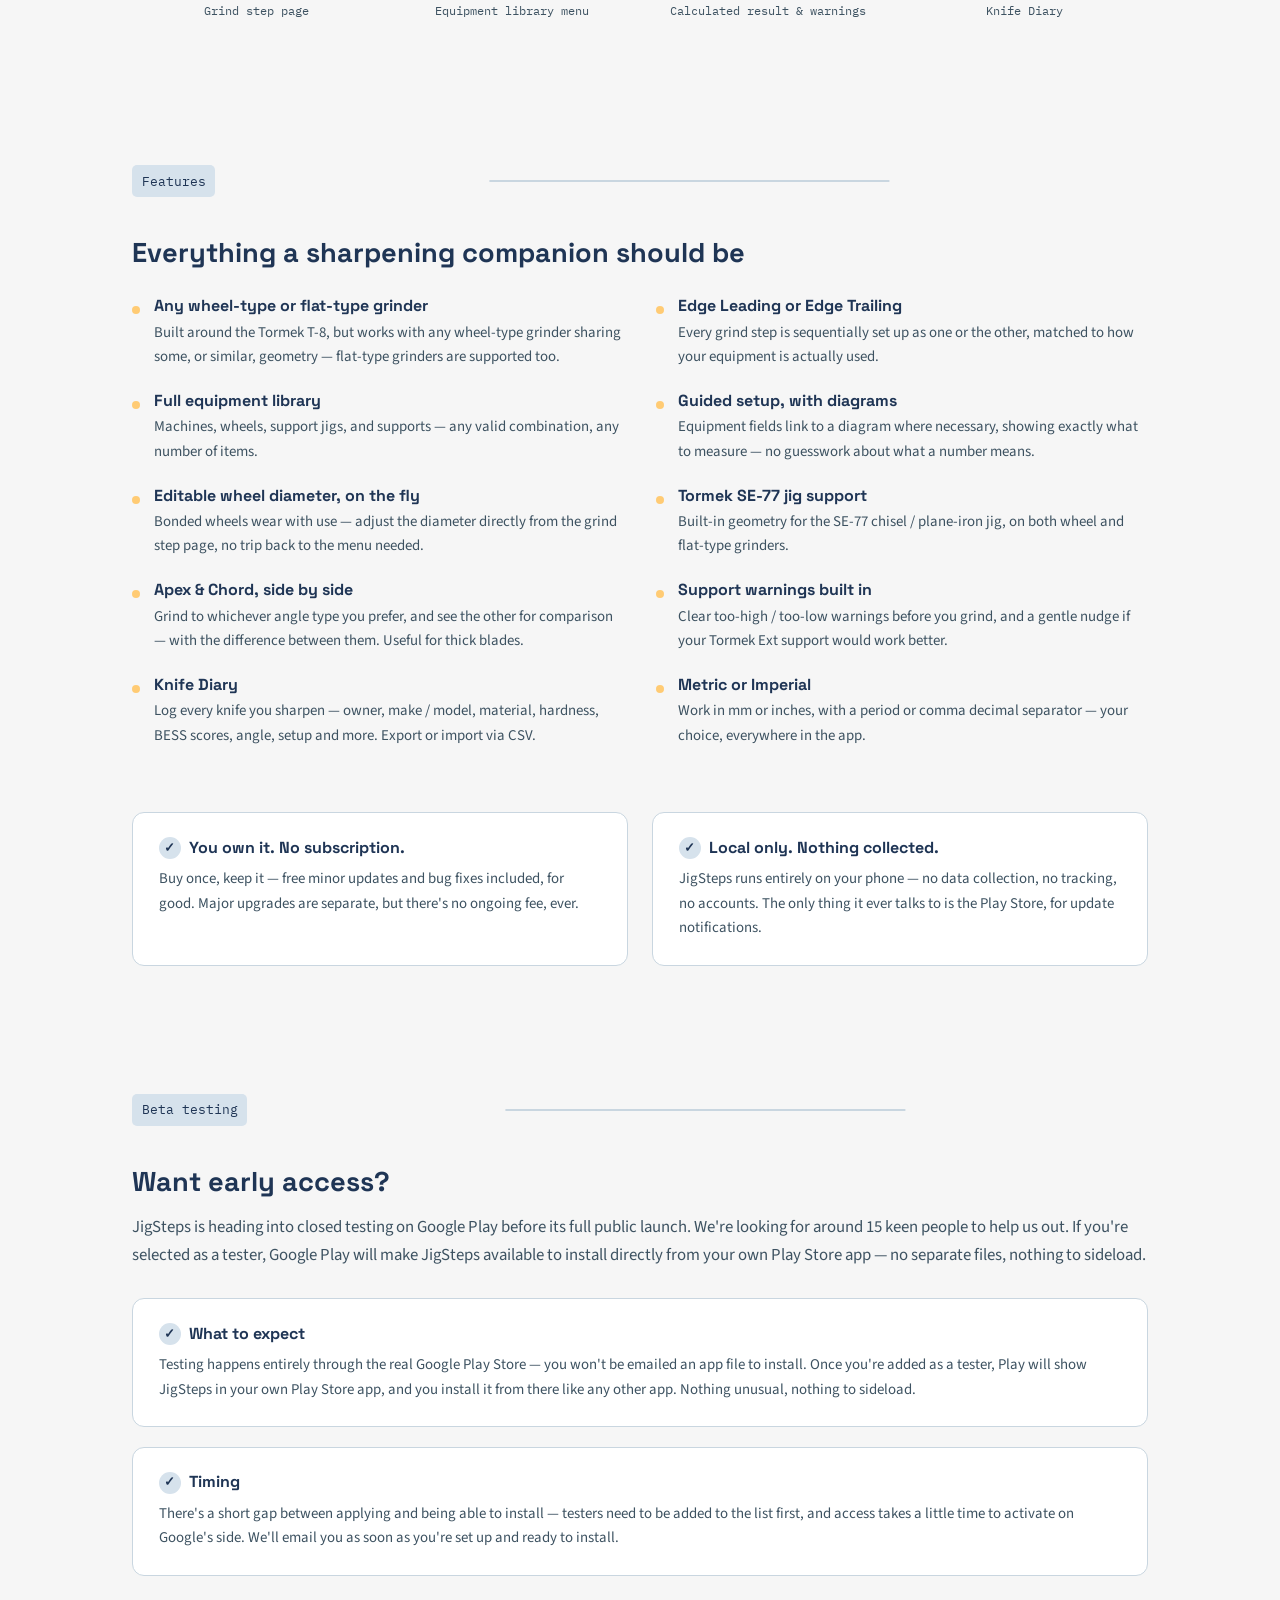
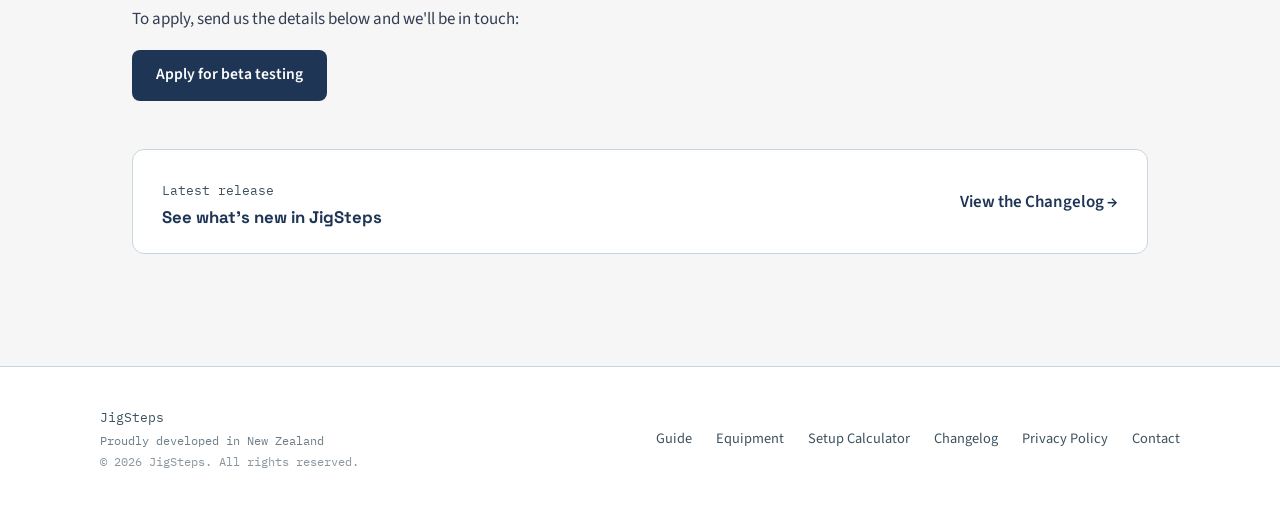
==== commit 3cf2b3d9: "Mobile deployment upgrade" ====
--- a/index.html
+++ b/index.html
@@ -2,7 +2,7 @@
 <html lang="en">
 <head>
 <meta charset="UTF-8">
-<meta name="viewport" content="width=device-width, initial-scale=1.0">
+<meta name="viewport" content="width=device-width, initial-scale=1.0, viewport-fit=cover">
 <title>JigSteps — Grinding support distances, sorted once</title>
 <meta name="description" content="Calculate exact support distances for jig-based grinding — any wheel-type or flat-type grinder, up to five steps per job.">
 <meta property="og:title" content="JigSteps — Grinding support distances, sorted once">
@@ -122,7 +122,18 @@
   }
   .btn-primary{ background: var(--navy); color: var(--white); }
   .btn-secondary{ background: var(--white); color: var(--navy); border: 1px solid var(--line); }
-  @media (max-width: 800px){ .hero{ grid-template-columns: 1fr; padding-top: 2rem; } }
+  @media (max-width: 800px){
+    .hero{ grid-template-columns: 1fr; padding-top: 2rem; }
+    /* The x/y/bottom-pull offsets above are tuned for the two-column
+       desktop layout only — on a single, full-width mobile column
+       they just push the image past the edge of the screen and
+       cause the whole page to scroll sideways. Neutralise them here. */
+    .hero-shot{
+      --hero-shot-x: 0px;
+      --hero-shot-y: 0px;
+      --hero-shot-bottom-pull: 0px;
+    }
+  }
 
   /* ============ PLACEHOLDER BLOCKS — real exports drop straight in ============ */
   .placeholder{
@@ -269,6 +280,7 @@
   .devnote .fix{ font-family: var(--font-mono); font-size:.75rem; color:#8A6B1F; text-transform:uppercase; letter-spacing:.04em; display:block; margin-bottom:.35rem; }
 
 </style>
+<link rel="stylesheet" href="assets/nav.css">
 </head>
 <body class="banner-navy">
 <!-- Change "banner-yellow" to "banner-navy" above to flip the top banner's colors -->
@@ -285,8 +297,21 @@
     <a href="contact.html">Contact</a>
     <a href="index.html#beta-apply" class="cta">Apply for beta testing</a>
   </nav>
+  <button type="button" class="nav-toggle" id="navToggle" aria-expanded="false" aria-controls="navDrawer" aria-label="Open menu">
+    <span></span><span></span><span></span>
+  </button>
 </div>
 <div class="beta-strip">Currently in closed beta — <a href="index.html#beta-apply">apply to test →</a></div>
+
+<div class="nav-scrim" id="navScrim" hidden></div>
+<div class="nav-drawer" id="navDrawer" aria-hidden="true">
+  <div class="nav-drawer-head">
+    <img class="nav-drawer-logo" src="assets/Logo_Final_Full.svg" alt="">
+    <button type="button" class="nav-drawer-close" id="navClose" aria-label="Close menu">✕</button>
+  </div>
+  <div class="nav-drawer-links"></div>
+  <div class="nav-drawer-toc" id="navDrawerToc" hidden></div>
+</div>
 
 <main>
 
@@ -506,5 +531,7 @@
   </div>
 </footer>
 
+<script src="assets/nav.js"></script>
+
 </body>
 </html>
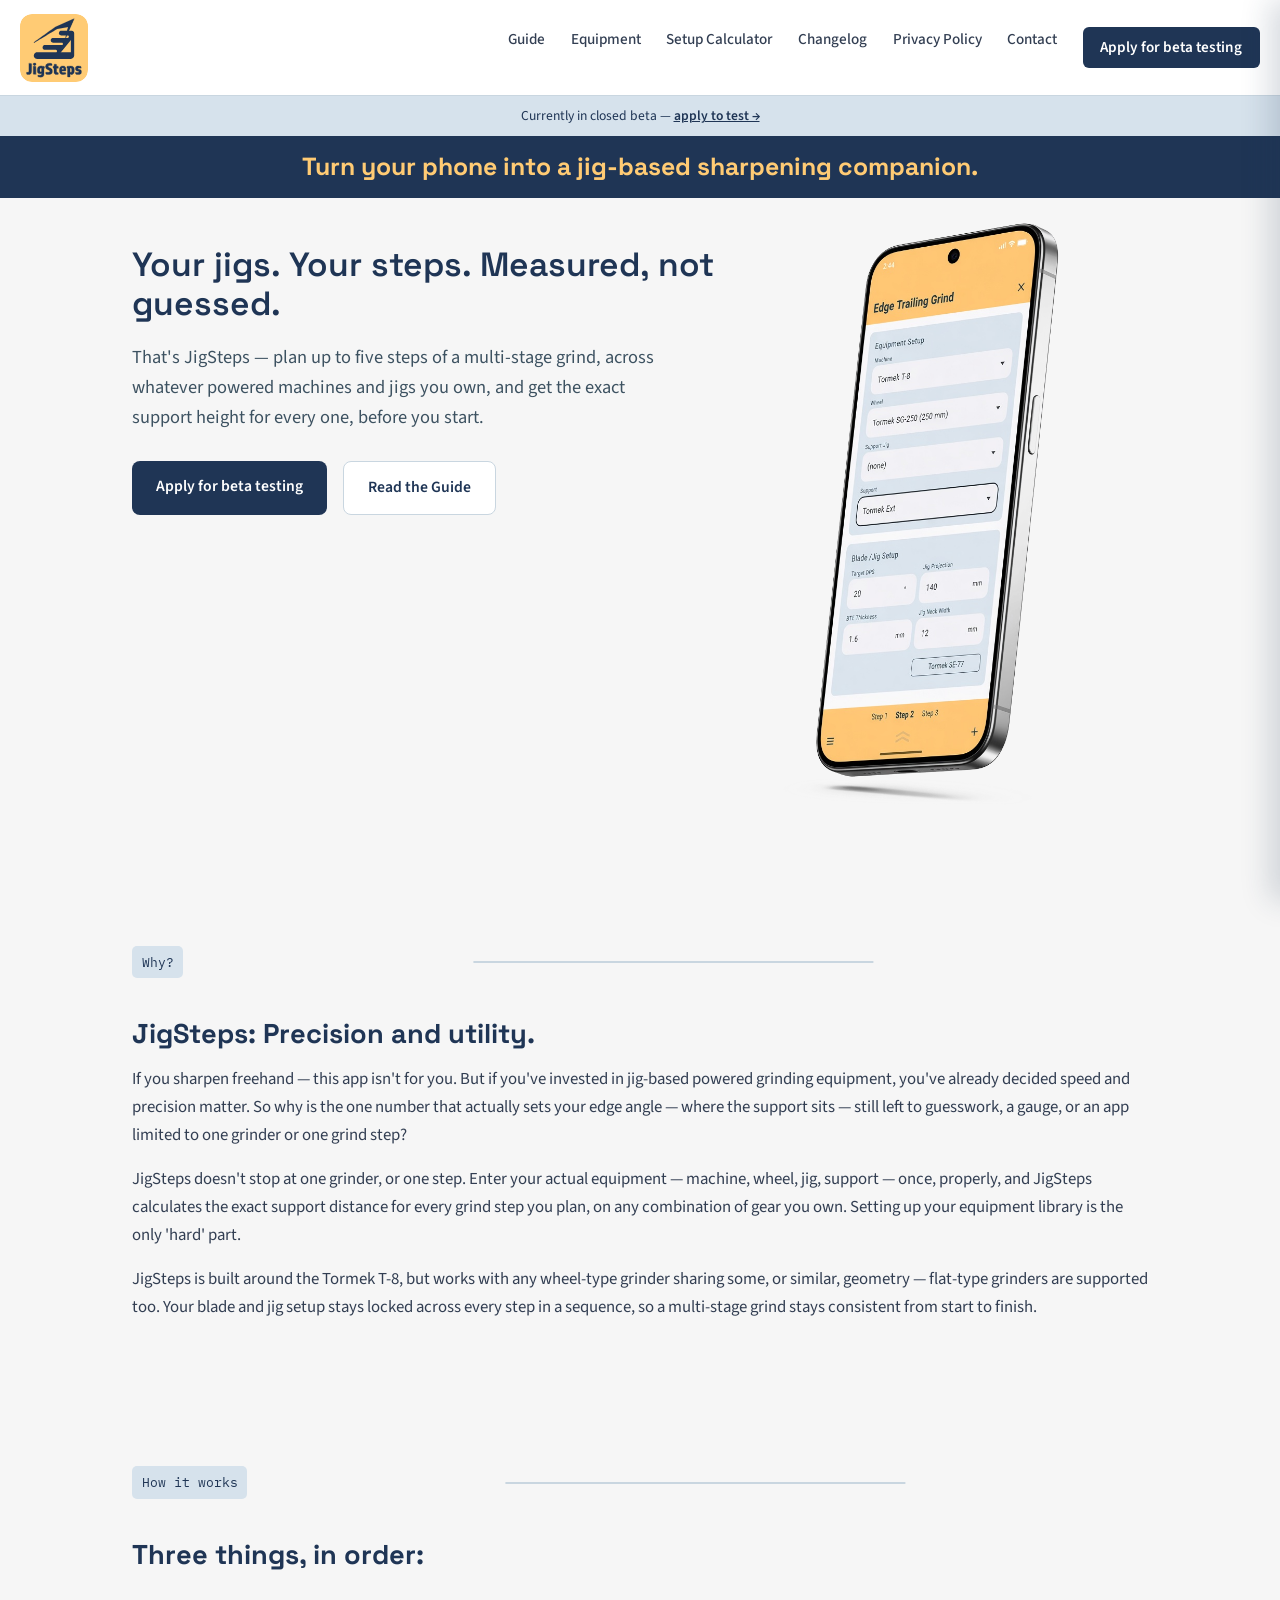
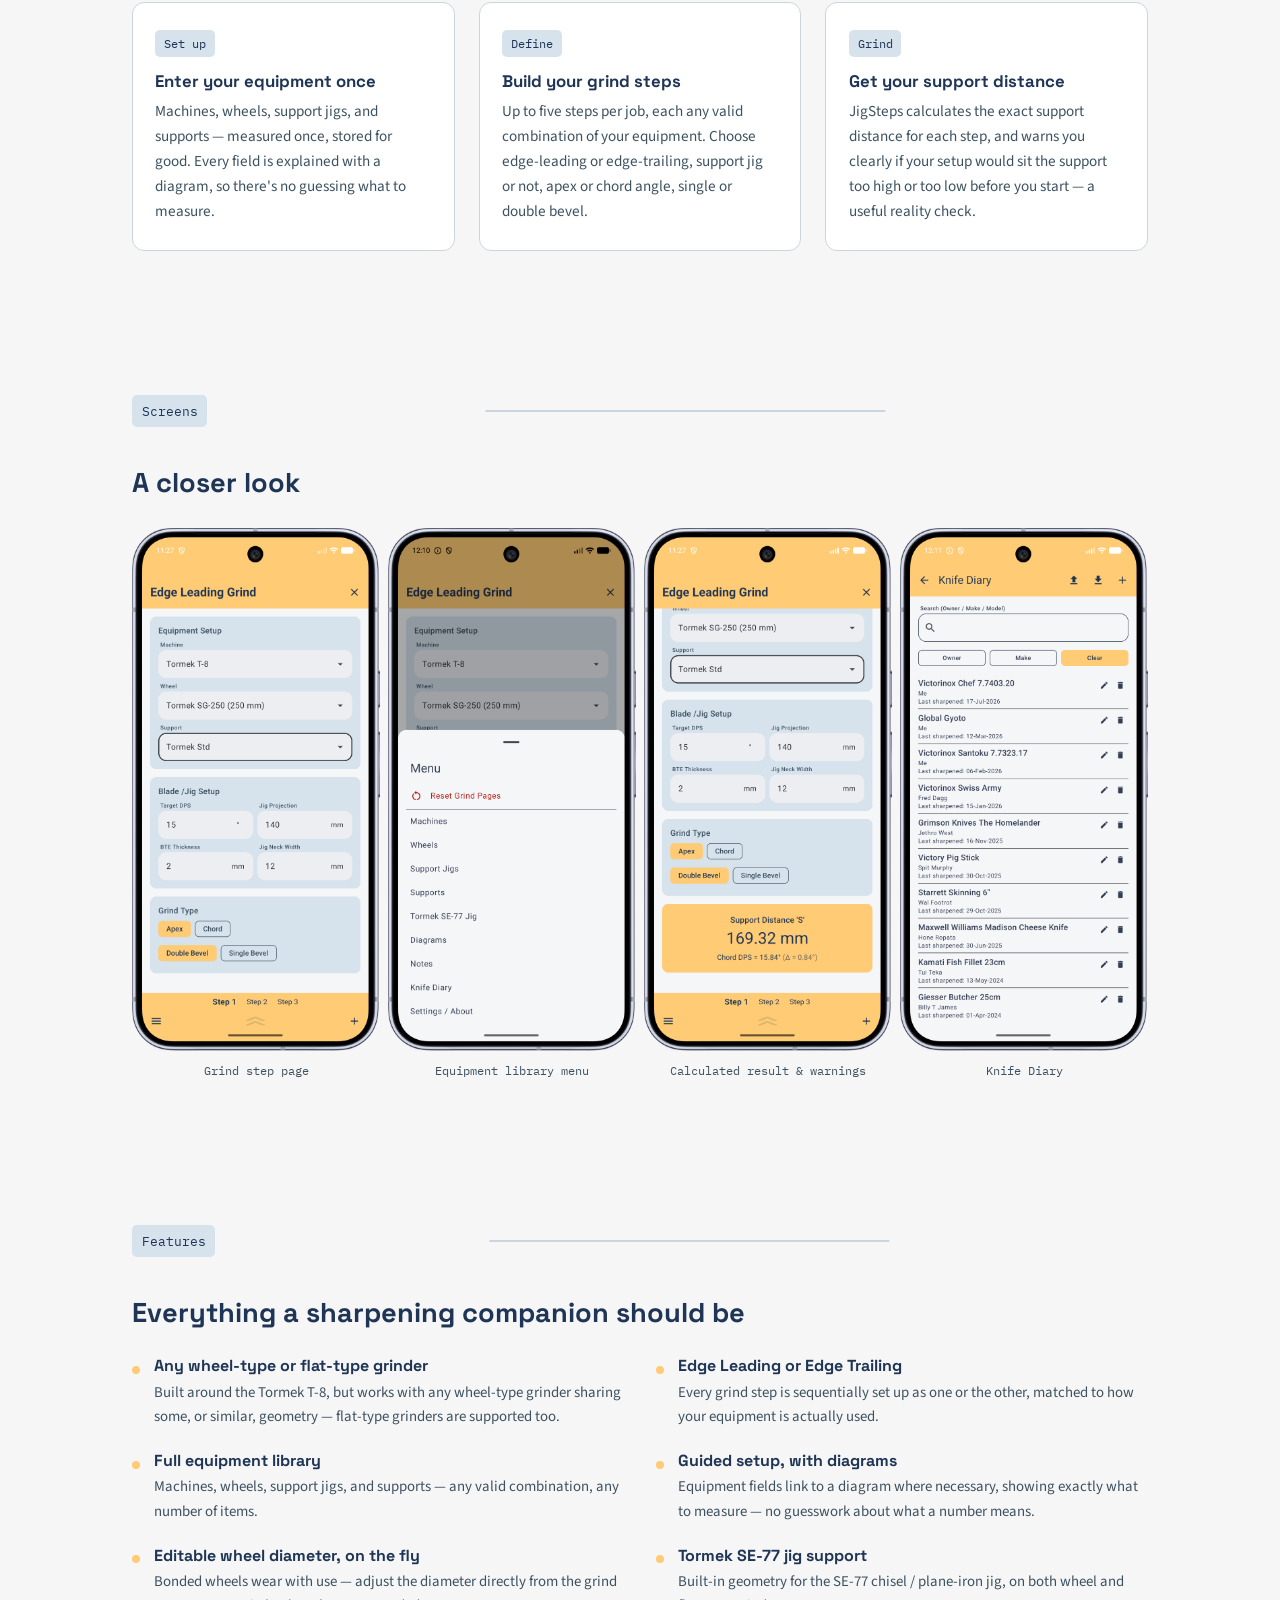
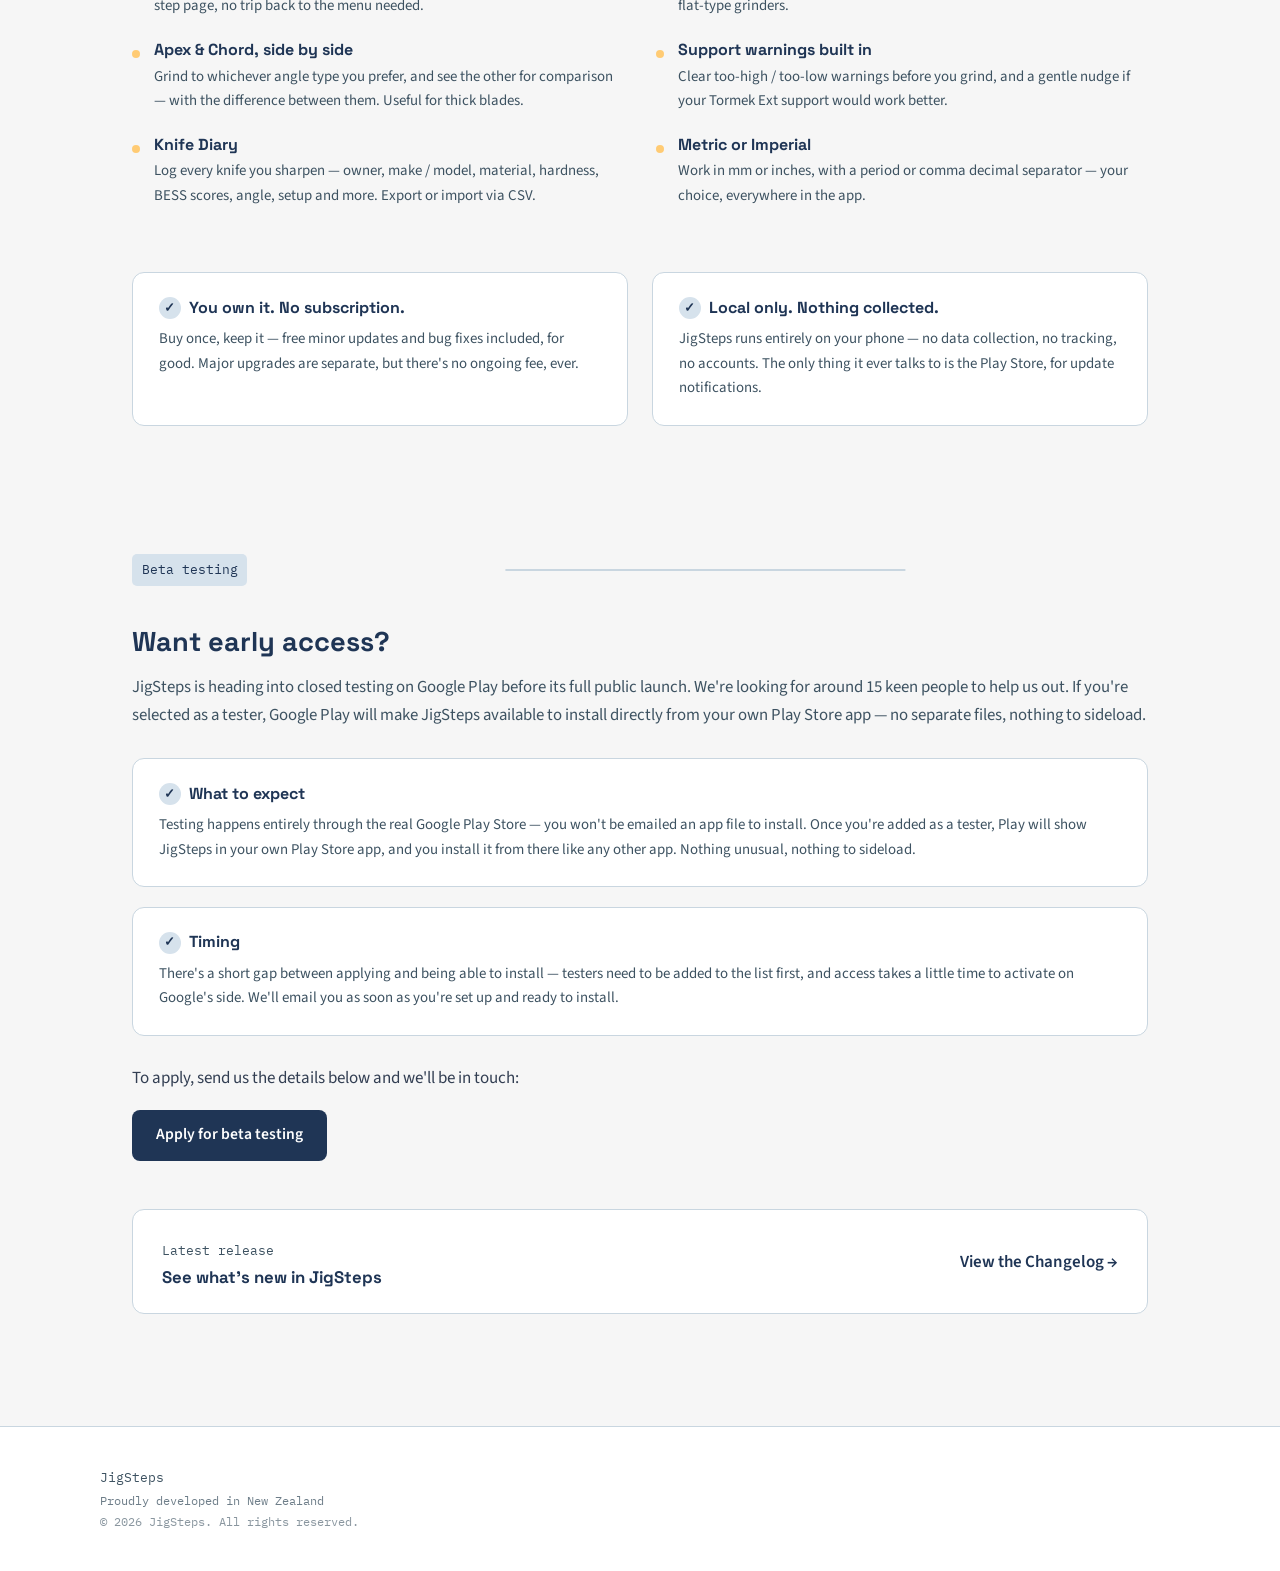
==== commit fa419b48: "Latest updates" ====
--- a/index.html
+++ b/index.html
@@ -2,7 +2,7 @@
 <html lang="en">
 <head>
 <meta charset="UTF-8">
-<meta name="viewport" content="width=device-width, initial-scale=1.0, viewport-fit=cover">
+<meta name="viewport" content="width=device-width, initial-scale=1.0, minimum-scale=1.0, viewport-fit=cover">
 <title>JigSteps — Grinding support distances, sorted once</title>
 <meta name="description" content="Calculate exact support distances for jig-based grinding — any wheel-type or flat-type grinder, up to five steps per job.">
 <meta property="og:title" content="JigSteps — Grinding support distances, sorted once">
@@ -261,9 +261,6 @@
     max-width: 1080px; margin: 0 auto; display:flex; justify-content:space-between;
     align-items:center; flex-wrap:wrap; gap: 1rem;
   }
-  .footer-links{ display:flex; gap: 1.5rem; }
-  .footer-links a{ text-decoration:none; color: var(--muted); font-size:.9rem; }
-  .footer-links a:hover{ color: var(--navy); }
   .footer-brand{ font-family: var(--font-mono); font-size:.8rem; color: var(--muted); }
   .footer-tagline{ font-family: var(--font-mono); font-size:.72rem; color: var(--muted); opacity:.75; margin-top:.15rem; }
   .footer-copyright{ font-family: var(--font-mono); font-size:.72rem; color: var(--muted); opacity:.6; margin-top:.15rem; }
@@ -294,8 +291,9 @@
     <a href="equipment.html">Equipment</a>
     <a href="calculator.html">Setup Calculator</a>
     <a href="changelog.html">Changelog</a>
+    <a href="privacy.html">Privacy Policy</a>
     <a href="contact.html">Contact</a>
-    <a href="index.html#beta-apply" class="cta">Apply for beta testing</a>
+    <a href="index.html#beta-apply" class="cta">Apply&nbsp;for beta&nbsp;testing</a>
   </nav>
   <button type="button" class="nav-toggle" id="navToggle" aria-expanded="false" aria-controls="navDrawer" aria-label="Open menu">
     <span></span><span></span><span></span>
@@ -520,14 +518,6 @@
       <div class="footer-tagline">Proudly developed in New Zealand</div>
       <div class="footer-copyright">© 2026 JigSteps. All rights reserved.</div>
     </div>
-    <div class="footer-links">
-      <a href="guide.html">Guide</a>
-      <a href="equipment.html">Equipment</a>
-      <a href="calculator.html">Setup Calculator</a>
-      <a href="changelog.html">Changelog</a>
-      <a href="privacy.html">Privacy Policy</a>
-      <a href="contact.html">Contact</a>
-    </div>
   </div>
 </footer>
 
--- a/assets/nav.css
+++ b/assets/nav.css
@@ -0,0 +1,177 @@
+/* ============================================================
+   JigSteps — shared mobile navigation (hamburger + side drawer)
+   Loaded on every page, after that page's own <style> block, so
+   these rules win the cascade on anything they touch.
+   ============================================================ */
+
+/* Safety net: nothing on the page should ever be able to force a
+   sideways scroll of the whole document. Anything that legitimately
+   needs its own horizontal scroll (e.g. the calculator diagram) keeps
+   working, because it scrolls inside its own container, not the page.
+   Deliberately on <html> only, NOT <body>: the root element gets a
+   special "propagate to the viewport" treatment for overflow, so this
+   clips sideways scroll without creating a real scroll box. Adding
+   the same rule to <body> forces the browser to also give it a
+   resolved overflow-y (per the CSS overflow spec, once one axis is
+   non-visible the other can't stay 'visible'), which turns <body>
+   into a second, competing scroll container — and that's exactly
+   what breaks position:sticky elements sized with 100vh (like
+   Equipment/Guide's contents sidebar) and any scroll-position JS
+   that reads window.scrollY expecting the viewport itself to scroll. */
+html{ overflow-x: hidden; }
+
+/* Give the footer breathing room above a phone's home-indicator /
+   gesture bar. Falls back to the page's own bottom padding on
+   devices/browsers that don't report a safe-area inset. */
+footer{
+  padding-bottom: max(2.5rem, calc(env(safe-area-inset-bottom) + 1.2rem));
+}
+
+/* ---------------- Hamburger button ---------------- */
+.nav-toggle{
+  display: none;
+  flex: none;
+  width: 40px;
+  height: 40px;
+  align-items: center;
+  justify-content: center;
+  flex-direction: column;
+  gap: 5px;
+  padding: 0;
+  border: none;
+  border-radius: 8px;
+  background: transparent;
+  cursor: pointer;
+  -webkit-tap-highlight-color: transparent;
+}
+.nav-toggle:hover,
+.nav-toggle:focus-visible{ background: var(--paleblue); }
+.nav-toggle span{
+  display: block;
+  width: 22px;
+  height: 2px;
+  border-radius: 2px;
+  background: var(--navy);
+}
+@media (max-width: 700px){
+  .nav-toggle{ display: inline-flex; }
+}
+
+/* ---------------- Backdrop ---------------- */
+.nav-scrim{
+  position: fixed;
+  inset: 0;
+  background: rgba(31, 53, 85, .45);
+  z-index: 90;
+  opacity: 0;
+  pointer-events: none;
+  transition: opacity .22s ease;
+}
+.nav-scrim.is-open{
+  opacity: 1;
+  pointer-events: auto;
+}
+
+/* ---------------- Drawer ---------------- */
+.nav-drawer{
+  position: fixed;
+  top: 0;
+  right: 0;
+  bottom: 0;
+  width: min(84vw, 340px);
+  background: var(--white);
+  z-index: 91;
+  box-shadow: -10px 0 28px rgba(31, 53, 85, .18);
+  transform: translateX(100%);
+  transition: transform .24s ease;
+  display: flex;
+  flex-direction: column;
+  overflow-y: auto;
+  -webkit-overflow-scrolling: touch;
+}
+.nav-drawer.is-open{ transform: translateX(0); }
+
+.nav-drawer-head{
+  display: flex;
+  align-items: center;
+  justify-content: space-between;
+  flex: none;
+  padding: 1rem 1.1rem;
+  border-bottom: 1px solid var(--line);
+}
+.nav-drawer-logo{ width: 40px; height: 40px; border-radius: 9px; display: block; }
+.nav-drawer-close{
+  width: 36px;
+  height: 36px;
+  border: none;
+  border-radius: 8px;
+  background: var(--paleblue);
+  color: var(--navy);
+  font-size: 1.05rem;
+  line-height: 1;
+  cursor: pointer;
+  -webkit-tap-highlight-color: transparent;
+}
+
+/* The real <nav> from the top bar gets cloned in here by nav.js,
+   so every link, and the active-page highlight, always matches
+   what's already correct in the page's own top bar. */
+.nav-drawer-links{ padding: .6rem 1rem; }
+.nav-drawer-links nav{ display: flex; flex-direction: column; }
+.nav-drawer-links nav a{
+  display: block;
+  text-decoration: none;
+  color: var(--ink);
+  font-family: var(--font-body);
+  font-weight: 500;
+  font-size: 1.02rem;
+  padding: .9rem .4rem;
+  border-bottom: 1px solid var(--line);
+}
+.nav-drawer-links nav a:last-of-type{ border-bottom: none; }
+.nav-drawer-links nav a.active{ color: var(--navy); font-weight: 700; }
+.nav-drawer-links nav a.cta{
+  order: -1;
+  display: block;
+  text-align: center;
+  background: var(--navy);
+  color: var(--white);
+  border-radius: 8px;
+  border-bottom: none;
+  margin-bottom: .6rem;
+  font-weight: 600;
+}
+
+/* "On this page" section — only populated (and shown) on pages
+   that have their own in-page contents sidebar, e.g. Equipment/Guide. */
+.nav-drawer-toc{
+  padding: 0 1rem 1.4rem;
+  border-top: 1px solid var(--line);
+}
+.nav-drawer-toc-label{
+  font-family: var(--font-mono);
+  font-size: .72rem;
+  letter-spacing: .06em;
+  text-transform: uppercase;
+  color: var(--muted);
+  padding: 1rem .4rem .3rem;
+}
+.nav-drawer-toc .part{ margin-bottom: .2rem; }
+.nav-drawer-toc .part-label{
+  font-family: var(--font-mono);
+  font-size: .68rem;
+  letter-spacing: .05em;
+  text-transform: uppercase;
+  color: var(--muted);
+  padding: .7rem .4rem .1rem;
+}
+.nav-drawer-toc a{
+  display: block;
+  text-decoration: none;
+  color: var(--ink);
+  font-size: .92rem;
+  padding: .45rem .4rem .45rem 1rem;
+}
+
+/* Lock the page behind the drawer while it's open */
+body.nav-open{ overflow-y: hidden; }
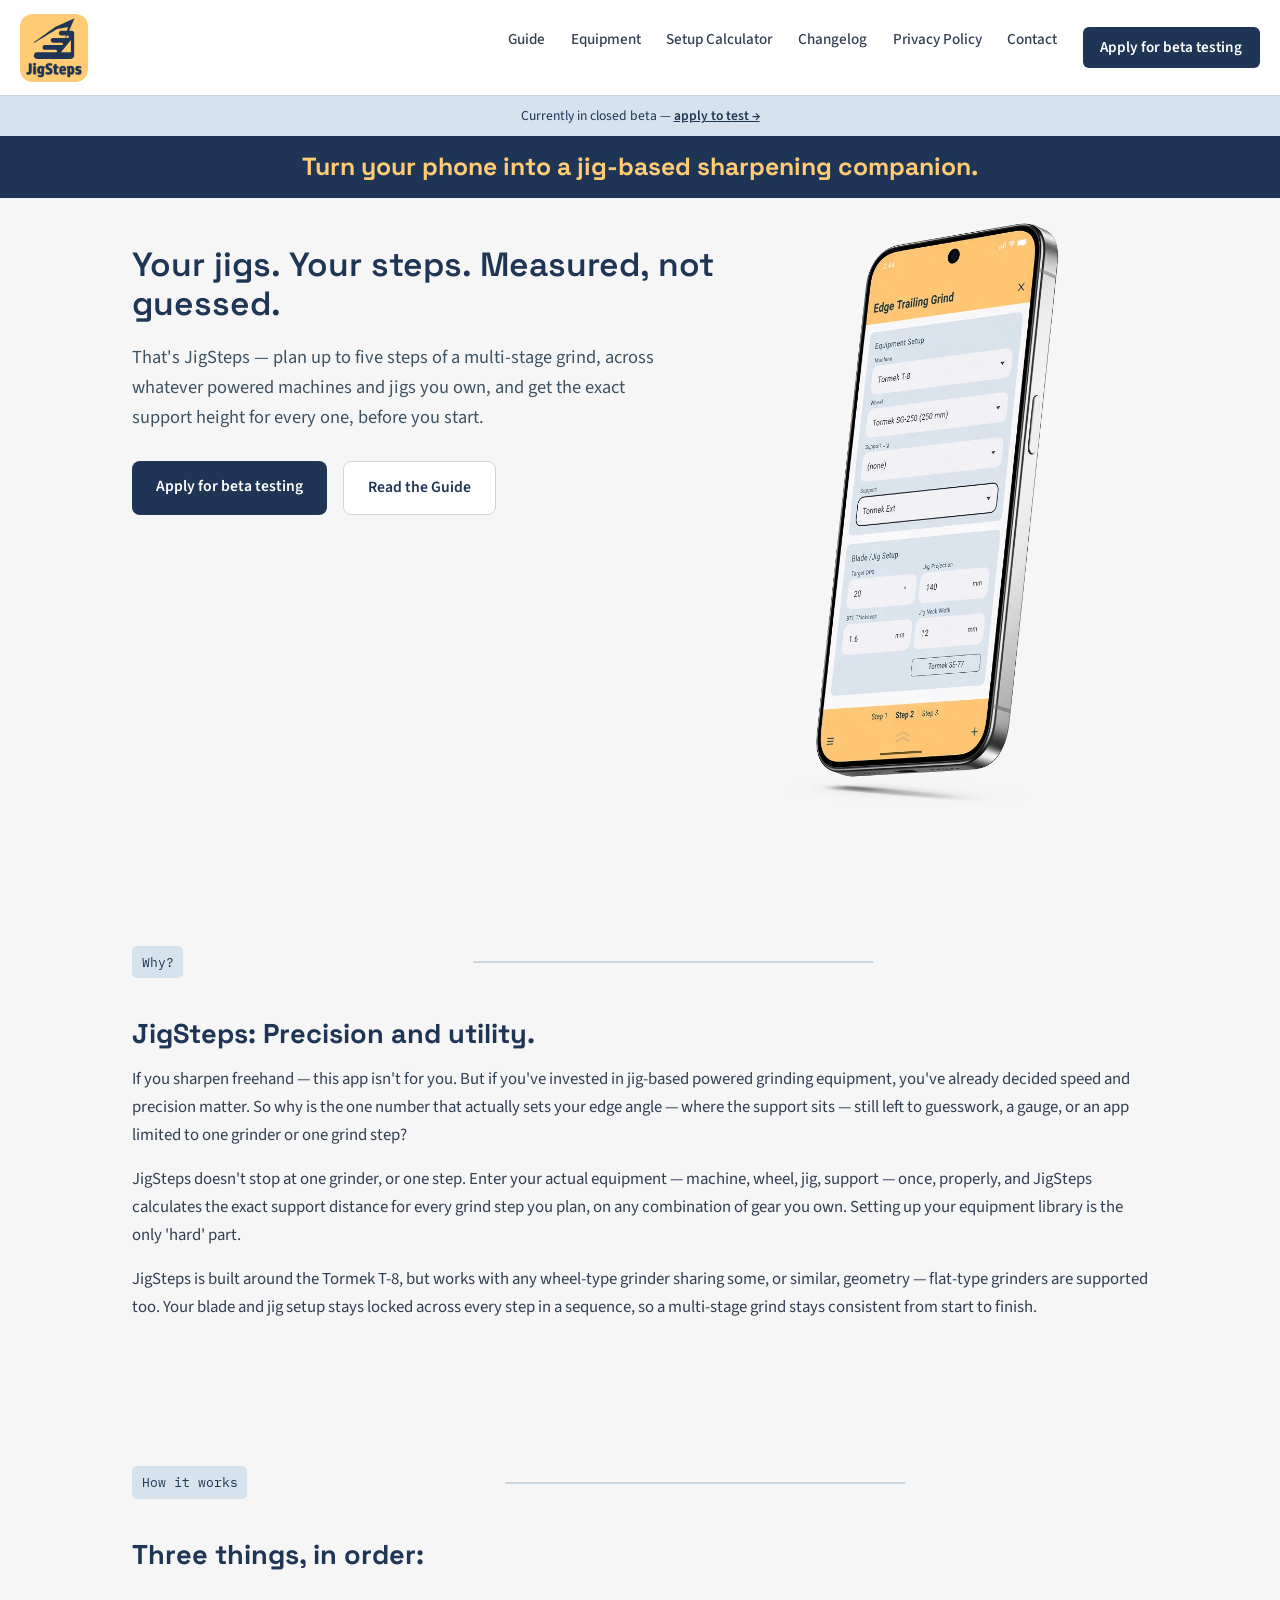
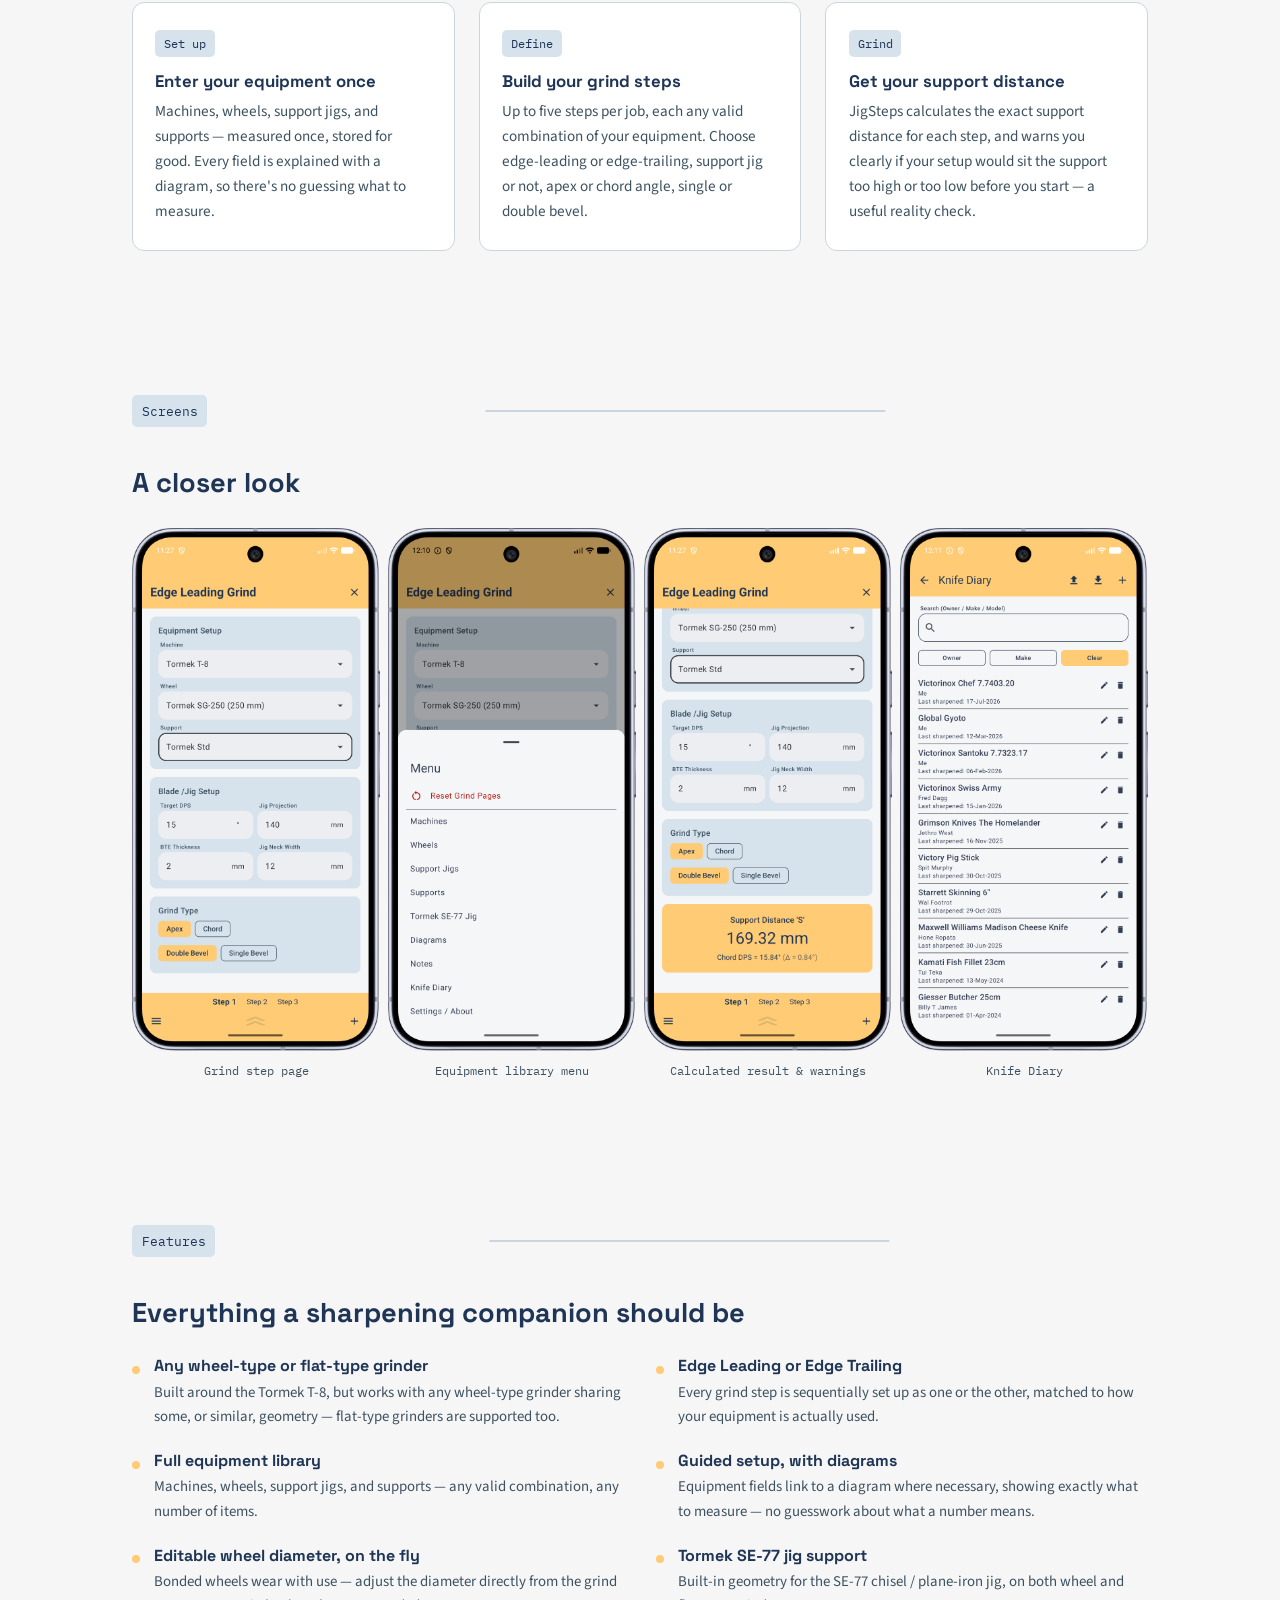
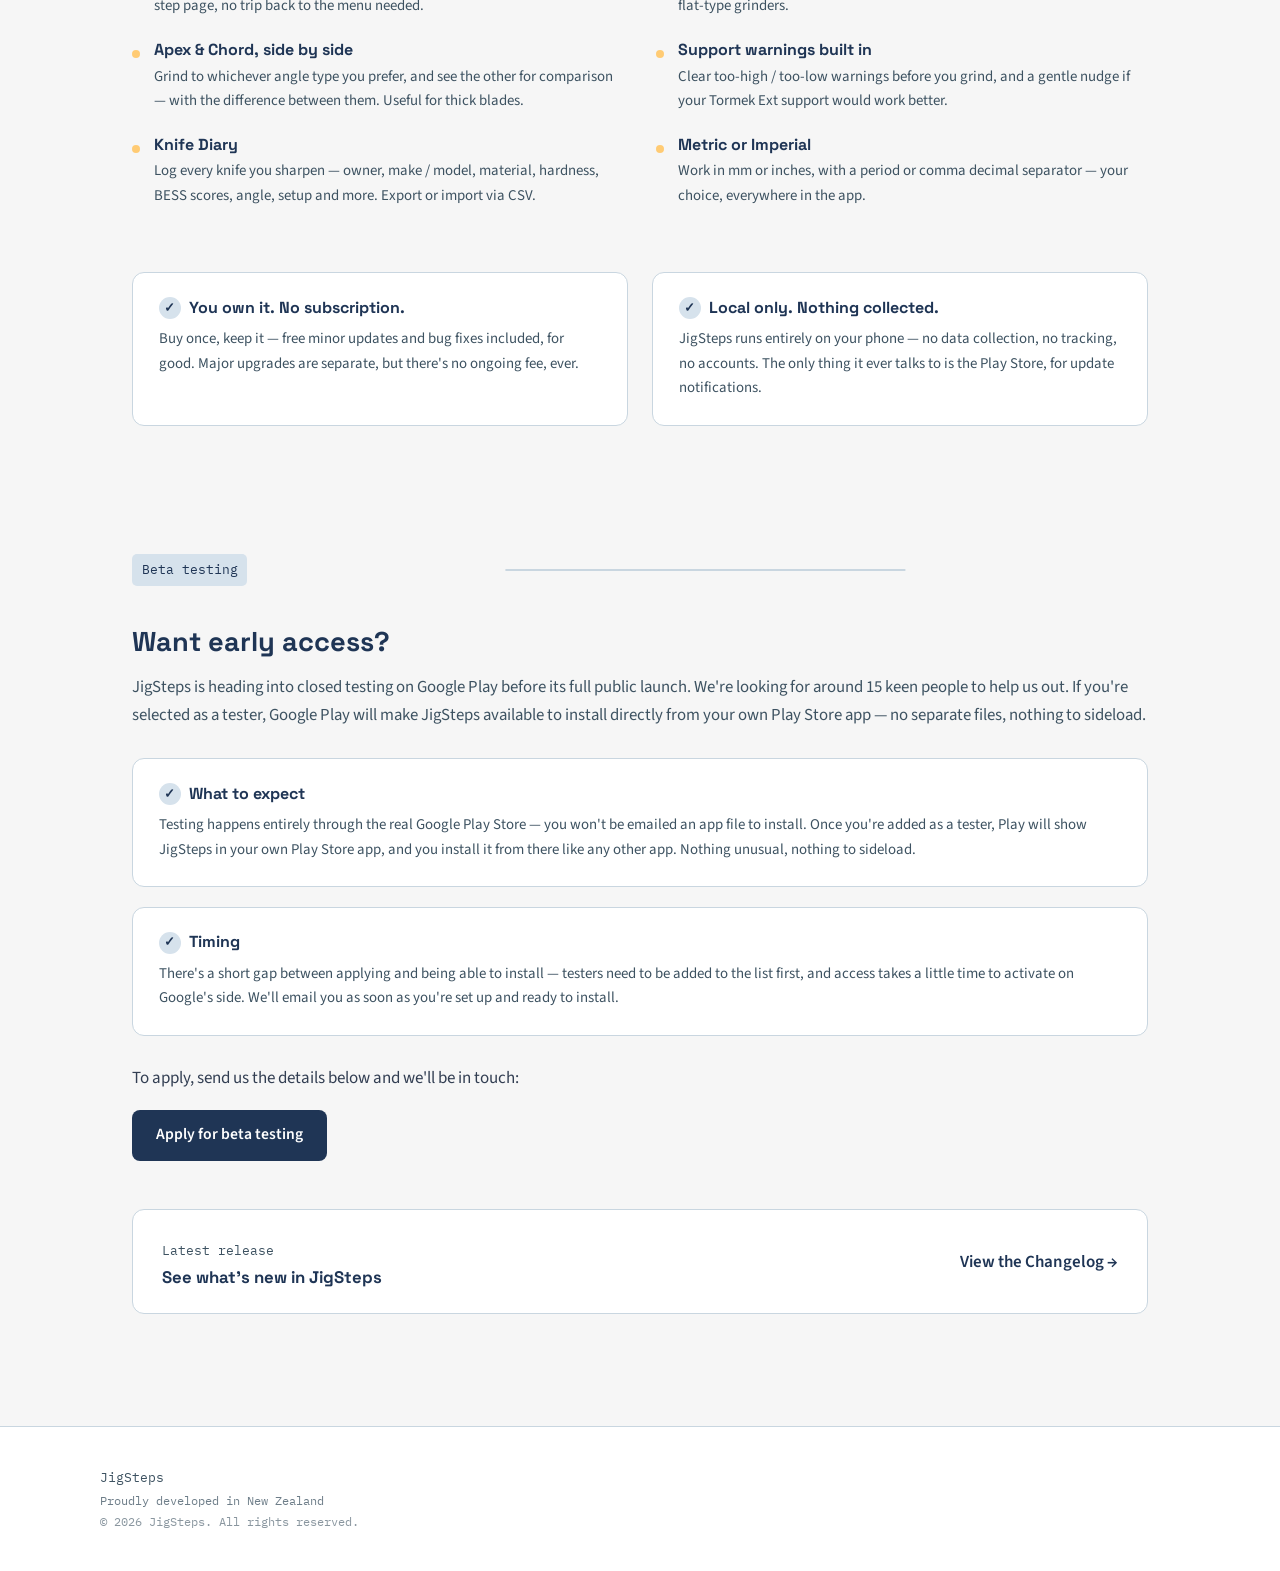
==== commit b04af6c5: "Bug fixes on mobile site" ====
--- a/index.html
+++ b/index.html
@@ -83,7 +83,7 @@
     background: var(--paleblue); padding:.35rem .6rem; border-radius:5px;
     white-space:nowrap;
   }
-  .part-break svg{ flex:1; height:14px; overflow:visible; }
+  .part-break svg{ flex:1; min-width:0; height:14px; overflow:visible; }
   .part-break path{ stroke: var(--line); stroke-width:2; fill:none; }
 
   /* ============ HERO ============ */
--- a/assets/nav.css
+++ b/assets/nav.css
@@ -55,6 +55,19 @@
 }
 @media (max-width: 700px){
   .nav-toggle{ display: inline-flex; }
+
+  /* Narrow the top-bar CTA so it wraps onto two lines — the button's
+     HTML text uses &nbsp; to glue "Apply"+"for" and "beta"+"testing"
+     into two unbreakable halves, so as long as this is narrower than
+     the full phrase (and wider than either half) it always wraps at
+     exactly that point, regardless of exact font rendering. */
+  .topbar nav a.cta{
+    width: 5.75rem;
+    padding: .5rem .3rem;
+    font-size: .8rem;
+    line-height: 1.3;
+    text-align: center;
+  }
 }
 
 /* ---------------- Backdrop ---------------- */
@@ -73,7 +86,16 @@
 }
 
 /* ---------------- Drawer ---------------- */
+/* display:none at rest is deliberate, not just the transform below.
+   A position:fixed element pushed off-screen with transform still
+   counts toward the page's scrollable area in some browsers (Firefox
+   in particular) even though it's invisible — which silently widens
+   the whole document sideways. Fully removing it from layout when
+   closed (is-visible toggled by nav.js) avoids that outright; the
+   transform then only has to do the actual slide animation while
+   the drawer is genuinely on screen. */
 .nav-drawer{
+  display: none;
   position: fixed;
   top: 0;
   right: 0;
@@ -84,11 +106,11 @@
   box-shadow: -10px 0 28px rgba(31, 53, 85, .18);
   transform: translateX(100%);
   transition: transform .24s ease;
-  display: flex;
   flex-direction: column;
   overflow-y: auto;
   -webkit-overflow-scrolling: touch;
 }
+.nav-drawer.is-visible{ display: flex; }
 .nav-drawer.is-open{ transform: translateX(0); }
 
 .nav-drawer-head{
